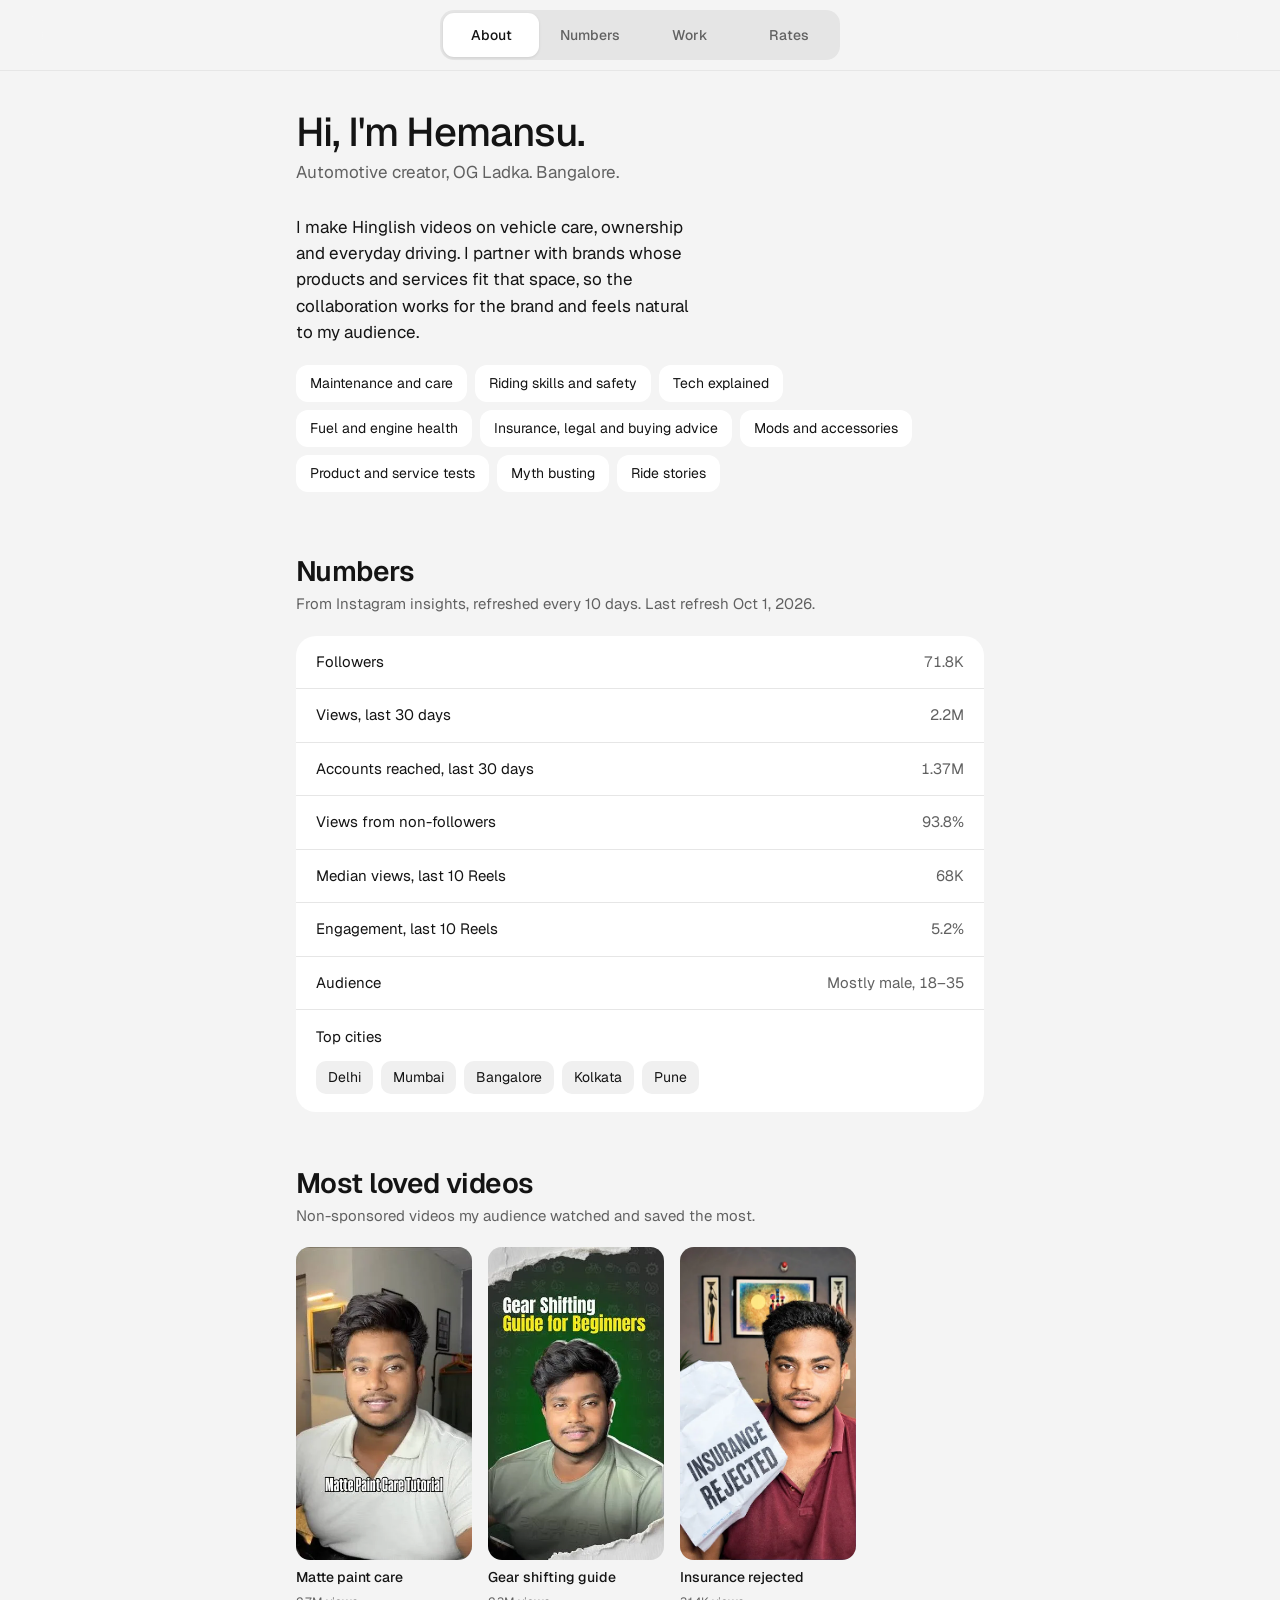
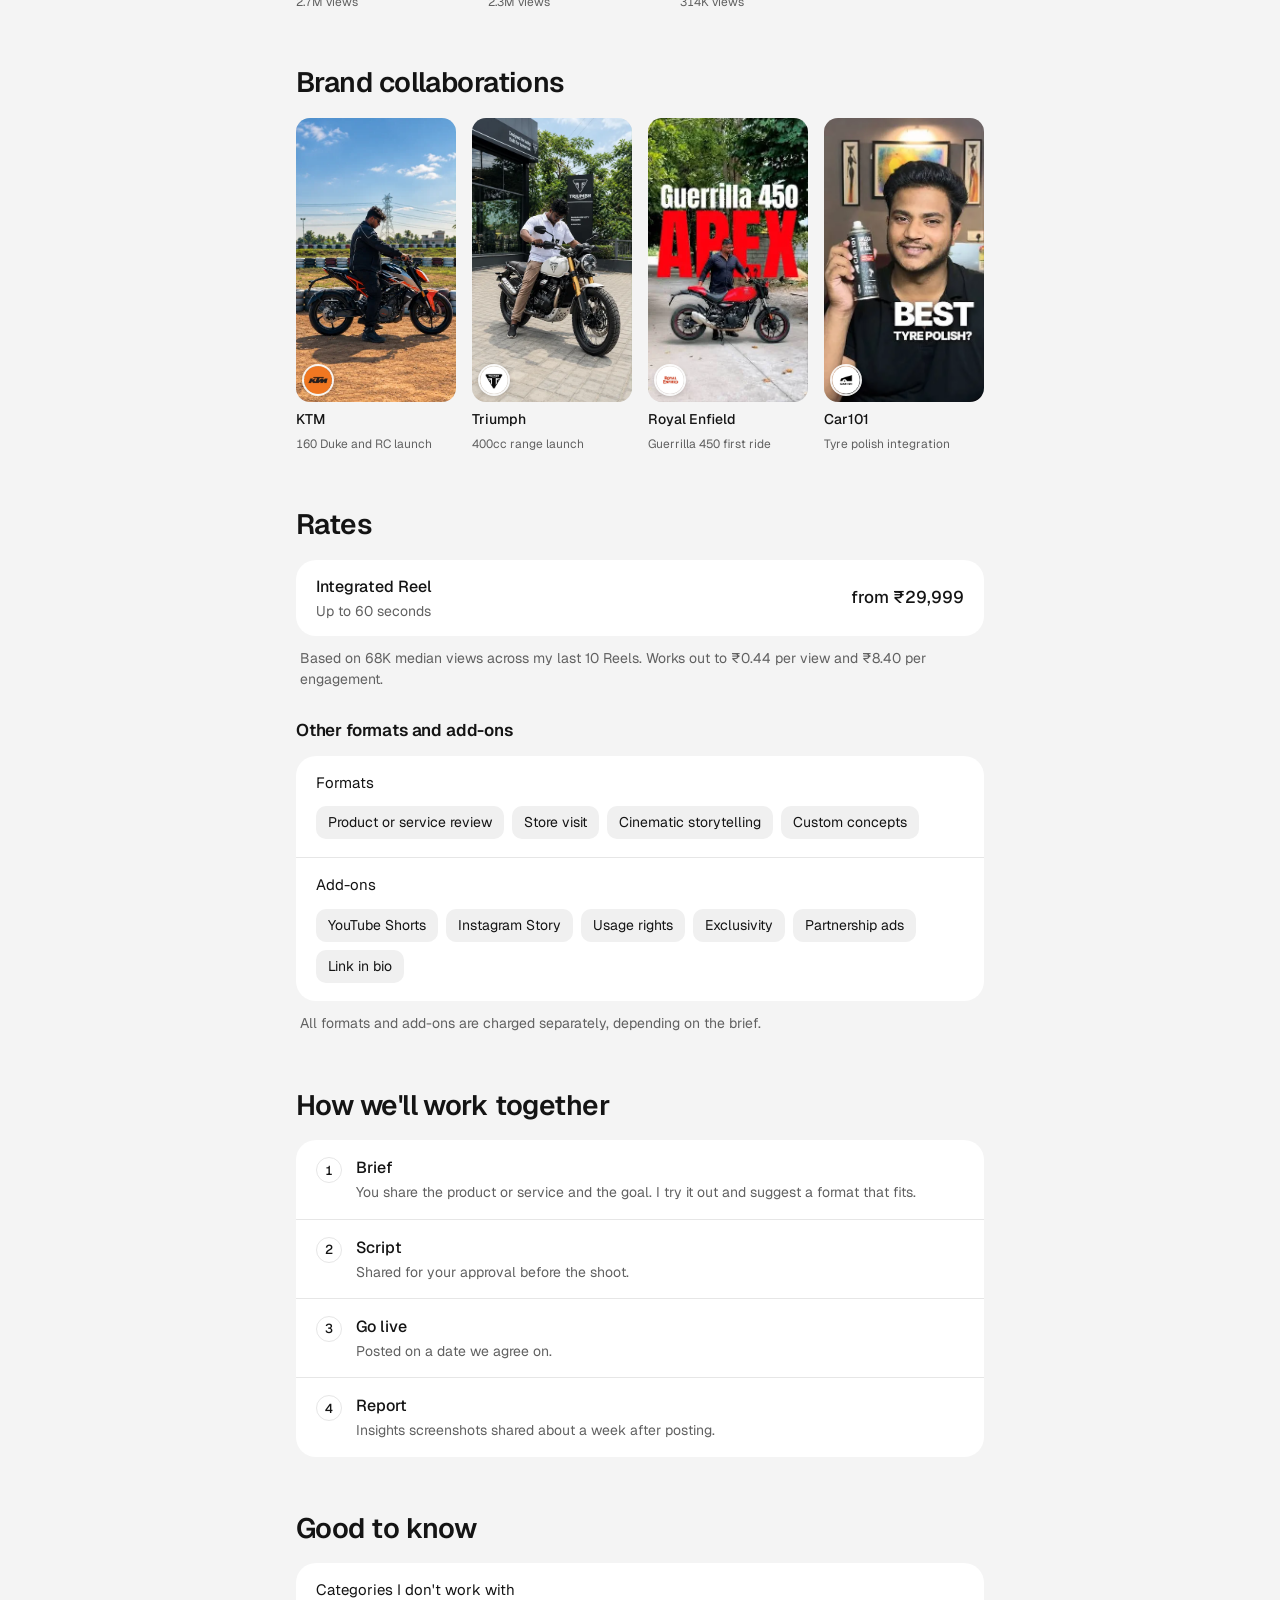
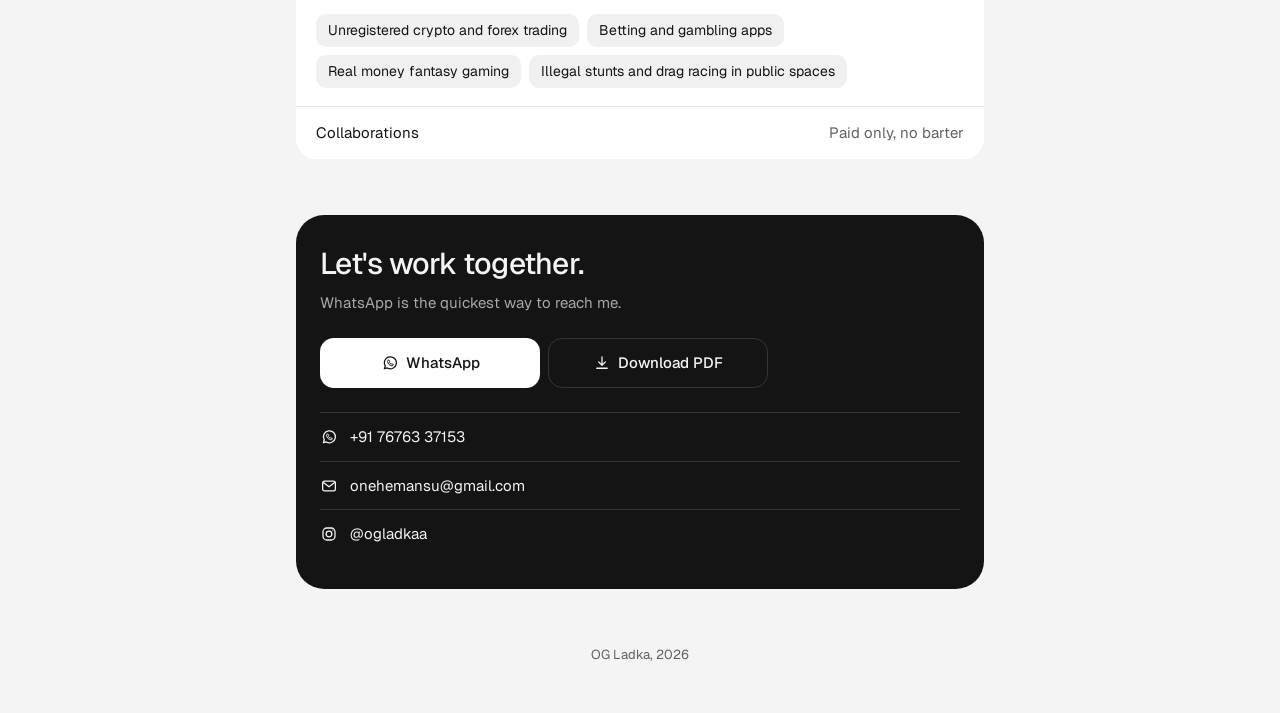
==== index.html @ 0510868b "Add files via upload" ====
<!DOCTYPE html>
<html lang="en">
<head>
<meta charset="UTF-8" />
<meta name="viewport" content="width=device-width, initial-scale=1, viewport-fit=cover" />
<title>OG Ladka Media Kit</title>
<meta name="description" content="Hemansu from OG Ladka. Hinglish automotive videos, and how I work with brands." />
<meta name="theme-color" content="#F4F4F4" media="(prefers-color-scheme: light)" />
<meta name="theme-color" content="#000000" media="(prefers-color-scheme: dark)" />
<meta name="color-scheme" content="light dark" />
<!-- Link preview (WhatsApp, LinkedIn, iMessage). If the site moves, update these two URLs. -->
<meta property="og:url" content="https://onehemansu-dotcom.github.io/OgLadka_MediaKit/" />
<meta property="og:type" content="website" />
<meta property="og:title" content="Hi, I'm Hemansu. OG Ladka media kit" />
<meta property="og:description" content="Hinglish automotive creator. Videos, brand collaborations, rates and numbers." />
<meta property="og:image" content="https://onehemansu-dotcom.github.io/OgLadka_MediaKit/og-image.jpg" />
<meta property="og:image:width" content="1200" />
<meta property="og:image:height" content="630" />
<meta property="og:image:alt" content="OG Ladka media kit with three Reel thumbnails" />
<meta name="twitter:card" content="summary_large_image" />
<link rel="preconnect" href="https://fonts.googleapis.com" />
<link rel="preconnect" href="https://fonts.gstatic.com" crossorigin />
<link href="https://fonts.googleapis.com/css2?family=Geist:wght@300;400;500;600&display=swap" rel="stylesheet" />
<link rel="stylesheet" href="style.css" />
<!-- Analytics: same GA4 property and Clarity project as the link-in-bio site (same domain).
     Media kit traffic is tagged "Media Kit" so it can be filtered in both. -->
<script async src="https://www.googletagmanager.com/gtag/js?id=G-GYS2RWZJ4T"></script>
<script>
  window.dataLayer = window.dataLayer || [];
  function gtag(){dataLayer.push(arguments);}
  gtag('js', new Date());
  gtag('config', 'G-GYS2RWZJ4T', { send_page_view: true, content_group: 'Media Kit' });
</script>
<script>
  (function(c,l,a,r,i,t,y){
    c[a]=c[a]||function(){(c[a].q=c[a].q||[]).push(arguments)};
    t=l.createElement(r);t.async=1;t.src="https://www.clarity.ms/tag/"+i;
    y=l.getElementsByTagName(r)[0];y.parentNode.insertBefore(t,y);
  })(window,document,"clarity","script","xbnj8ij4lf");
  clarity("set", "site_section", "Media Kit");
</script>
</head>
<body>

<!-- PDF cover: only shows in the PDF (first page, also the WhatsApp thumbnail) -->
<div class="print-cover" aria-hidden="true">
  <div class="pc-band">
    <div class="pc-title">
      <div class="pc-kicker">Media kit</div>
      <div class="pc-name">OG Ladka</div>
      <div class="pc-sub">Hemansu Singh. Hinglish automotive creator, Bangalore.</div>
    </div>
    <div class="pc-thumbs">
      <img src="images/reel-iridium.webp" alt="" />
      <img src="images/reel-tyre-polish.webp" alt="" />
      <img src="images/reel-insurance.webp" alt="" />
    </div>
  </div>
  <div class="pc-inside">
    <div class="pc-label">Inside</div>
    <div class="pc-item">About</div>
    <div class="pc-item">Numbers</div>
    <div class="pc-item">Most loved videos</div>
    <div class="pc-item">Brand collaborations</div>
    <div class="pc-item">Rates</div>
    <div class="pc-item">How we'll work together</div>
  </div>
  <div class="pc-contact">
    <div><span>WhatsApp</span>+91 76763 37153</div>
    <div><span>Email</span>onehemansu@gmail.com</div>
    <div><span>Instagram</span>@ogladkaa</div>
    <div class="pc-date">Updated Oct 1, 2026. Refreshed every 10 days.</div>
  </div>
</div>

<header class="bar">
  <nav class="seg" aria-label="Sections">
    <a data-label="Nav: About" data-category="Navigation" href="#about" data-tab="about" class="on">About</a>
    <a data-label="Nav: Numbers" data-category="Navigation" href="#numbers" data-tab="numbers">Numbers</a>
    <a data-label="Nav: Work" data-category="Navigation" href="#work" data-tab="work">Work</a>
    <a data-label="Nav: Rates" data-category="Navigation" href="#rates" data-tab="rates">Rates</a>
  </nav>
</header>

<main class="single">

  <!-- 1. ABOUT -->
  <section data-section="About" id="about" class="hero">
    <div>
      <h1 class="name">Hi, I'm Hemansu.</h1>
      <div class="place">Automotive creator, OG Ladka. Bangalore.</div>
    </div>
    <div class="intro">
      <p>I make Hinglish videos on vehicle care, ownership and everyday driving. I partner with brands whose products and services fit that space, so the collaboration works for the brand and feels natural to my audience.</p>
    </div>
    <div class="pills">
      <span class="chip">Maintenance and care</span><span class="chip">Riding skills and safety</span><span class="chip">Tech explained</span><span class="chip">Fuel and engine health</span><span class="chip">Insurance, legal and buying advice</span><span class="chip">Mods and accessories</span><span class="chip">Product and service tests</span><span class="chip">Myth busting</span><span class="chip">Ride stories</span>
    </div>
  </section>

  <!-- 2. NUMBERS -->
  <section data-section="Numbers" id="numbers">
    <h2 class="h2">Numbers</h2>
    <p class="lead">From Instagram insights, refreshed every 10 days. Last refresh Oct 1, 2026.</p>
    <div class="group">
      <div class="row row-kv"><span>Followers</span><span class="v">71.8K</span></div>
      <div class="row row-kv"><span>Views, last 30 days</span><span class="v">2.2M</span></div>
      <div class="row row-kv"><span>Accounts reached, last 30 days</span><span class="v">1.37M</span></div>
      <div class="row row-kv"><span>Views from non-followers</span><span class="v">93.8%</span></div>
      <div class="row row-kv"><span>Median views, last 10 Reels</span><span class="v">68K</span></div>
      <div class="row row-kv"><span>Engagement, last 10 Reels</span><span class="v">5.2%</span></div>
      <div class="row row-kv"><span>Audience</span><span class="v">Mostly male, 18–35</span></div>
      <div class="row row-col">
        <span>Top cities</span>
        <div class="pills">
          <span class="pill">Delhi</span><span class="pill">Mumbai</span><span class="pill">Bangalore</span><span class="pill">Kolkata</span><span class="pill">Pune</span>
        </div>
      </div>
    </div>
  </section>

  <!-- 3. MOST LOVED VIDEOS (each slot switches between two Reels every 3 seconds) -->
  <section data-section="Most Loved Videos" id="work">
    <h2 class="h2">Most loved videos</h2>
    <p class="lead">Non-sponsored videos my audience watched and saved the most.</p>
    <div class="reels reels-rotating">
      <div class="reel-slot">
        <a data-label="Video: Matte Paint Care" data-category="Video" class="reel" href="https://www.instagram.com/ogladkaa/reel/DVObL38CSEV/" target="_blank" rel="noopener">
          <div class="thumb"><img src="images/reel-matte.webp" alt="Matte paint care Reel thumbnail" /></div>
          <div class="reel-title">Matte paint care</div>
          <div class="reel-meta">2.7M views</div>
        </a>
        <a data-label="Video: Iridium Spark Plug" data-category="Video" class="reel" href="https://www.instagram.com/ogladkaa/reel/Da3FWCEpRuM/" target="_blank" rel="noopener">
          <div class="thumb"><img src="images/reel-iridium.webp" alt="Iridium spark plug Reel thumbnail" /></div>
          <div class="reel-title">Iridium spark plug?</div>
          <div class="reel-meta">835K views</div>
        </a>
      </div>
      <div class="reel-slot">
        <a data-label="Video: Gear Shifting Guide" data-category="Video" class="reel" href="https://www.instagram.com/ogladkaa/reel/DWRpaDoNwxY/" target="_blank" rel="noopener">
          <div class="thumb"><img src="images/reel-gear.webp" alt="Gear shifting guide Reel thumbnail" /></div>
          <div class="reel-title">Gear shifting guide</div>
          <div class="reel-meta">2.3M views</div>
        </a>
        <a data-label="Video: Engine Braking Explained" data-category="Video" class="reel" href="https://www.instagram.com/ogladkaa/reel/DUyRCN9Es59/" target="_blank" rel="noopener">
          <div class="thumb"><img src="images/reel-engine-braking.webp" alt="Engine braking explained Reel thumbnail" /></div>
          <div class="reel-title">Engine braking explained</div>
          <div class="reel-meta">1.5M views</div>
        </a>
      </div>
      <div class="reel-slot">
        <a data-label="Video: Insurance Rejected" data-category="Video" class="reel" href="https://www.instagram.com/ogladkaa/reel/DcObLzBJJzY/" target="_blank" rel="noopener">
          <div class="thumb"><img src="images/reel-insurance.webp" alt="Insurance rejected Reel thumbnail" /></div>
          <div class="reel-title">Insurance rejected</div>
          <div class="reel-meta">314K views</div>
        </a>
        <a data-label="Video: How to Legally Wrap a Bike" data-category="Video" class="reel" href="https://www.instagram.com/ogladkaa/reel/DVlsLxeCf6Q/" target="_blank" rel="noopener">
          <div class="thumb"><img src="images/reel-wrap.webp" alt="How to legally wrap a bike Reel thumbnail" /></div>
          <div class="reel-title">How to legally wrap a bike</div>
          <div class="reel-meta">917K views</div>
        </a>
      </div>
    </div>
  </section>

  <!-- 4. BRAND COLLABORATIONS -->
  <section data-section="Brand Collaborations">
    <h2 class="h2">Brand collaborations</h2>
    <div class="collabs">
      <a data-label="Collab: KTM" data-category="Collab" class="reel collab" href="https://www.instagram.com/reel/DTuy4o8Cfy8/" target="_blank" rel="noopener">
        <div class="thumb"><img src="images/collab-ktm.webp" alt="KTM collaboration Reel thumbnail" /><img class="badge" src="images/brand-ktm.webp" alt="" /></div>
        <div class="reel-title">KTM</div>
        <div class="reel-meta">160 Duke and RC launch</div>
      </a>
      <a data-label="Collab: Triumph" data-category="Collab" class="reel collab" href="https://www.instagram.com/reel/DLb-AX2pDCp/" target="_blank" rel="noopener">
        <div class="thumb"><img src="images/collab-triumph.webp" alt="Triumph collaboration Reel thumbnail" /><img class="badge" src="images/brand-triumph.webp" alt="" /></div>
        <div class="reel-title">Triumph</div>
        <div class="reel-meta">400cc range launch</div>
      </a>
      <a data-label="Collab: Royal Enfield" data-category="Collab" class="reel collab" href="https://www.instagram.com/reel/DcgdTK8hUYI/" target="_blank" rel="noopener">
        <div class="thumb"><img src="images/collab-re.webp" alt="Royal Enfield collaboration Reel thumbnail" /><img class="badge" src="images/brand-royalenfield.webp" alt="" /></div>
        <div class="reel-title">Royal Enfield</div>
        <div class="reel-meta">Guerrilla 450 first ride</div>
      </a>
      <a data-label="Collab: Car101" data-category="Collab" class="reel collab" href="https://www.instagram.com/reel/DdMNz_6pp-P/" target="_blank" rel="noopener">
        <div class="thumb"><img src="images/collab-car101.webp" alt="Car101 collaboration Reel thumbnail" /><img class="badge" src="images/brand-car101.webp" alt="" /></div>
        <div class="reel-title">Car101</div>
        <div class="reel-meta">Tyre polish integration</div>
      </a>
    </div>
  </section>

  <!-- 5. RATES -->
  <section data-section="Rates" id="rates">
    <h2 class="h2">Rates</h2>
    <div class="group">
      <div class="row row-kv"><div><div class="row-title">Integrated Reel</div><div class="row-desc">Up to 60 seconds</div></div><span class="price">from ₹29,999</span></div>
    </div>
    <p class="honest">Based on 68K median views across my last 10 Reels. Works out to ₹0.44 per view and ₹8.40 per engagement.</p>

    <div class="keep">
      <h3 class="h3 sub-h">Other formats and add-ons</h3>
      <div class="group">
        <div class="row row-col">
          <span>Formats</span>
          <div class="pills">
            <span class="pill">Product or service review</span><span class="pill">Store visit</span><span class="pill">Cinematic storytelling</span><span class="pill">Custom concepts</span>
          </div>
        </div>
        <div class="row row-col">
          <span>Add-ons</span>
          <div class="pills">
            <span class="pill">YouTube Shorts</span><span class="pill">Instagram Story</span><span class="pill">Usage rights</span><span class="pill">Exclusivity</span><span class="pill">Partnership ads</span><span class="pill">Link in bio</span>
          </div>
        </div>
      </div>
      <p class="honest">All formats and add-ons are charged separately, depending on the brief.</p>
    </div>
  </section>

  <!-- 6. PROCESS -->
  <section data-section="How We Work">
    <h2 class="h2">How we'll work together</h2>
    <div class="group">
      <div class="row step"><span class="step-n">1</span><div><div class="row-title">Brief</div><div class="row-desc">You share the product or service and the goal. I try it out and suggest a format that fits.</div></div></div>
      <div class="row step"><span class="step-n">2</span><div><div class="row-title">Script</div><div class="row-desc">Shared for your approval before the shoot.</div></div></div>
      <div class="row step"><span class="step-n">3</span><div><div class="row-title">Go live</div><div class="row-desc">Posted on a date we agree on.</div></div></div>
      <div class="row step"><span class="step-n">4</span><div><div class="row-title">Report</div><div class="row-desc">Insights screenshots shared about a week after posting.</div></div></div>
    </div>
  </section>

  <!-- 7. GOOD TO KNOW -->
  <section data-section="Good to Know" class="keep">
    <h2 class="h2">Good to know</h2>
    <div class="group">
      <div class="row row-col">
        <span>Categories I don't work with</span>
        <div class="pills">
          <span class="pill">Unregistered crypto and forex trading</span><span class="pill">Betting and gambling apps</span><span class="pill">Real money fantasy gaming</span><span class="pill">Illegal stunts and drag racing in public spaces</span>
        </div>
      </div>
      <div class="row row-kv"><span>Collaborations</span><span class="v">Paid only, no barter</span></div>
    </div>
  </section>

  <!-- CONTACT -->
  <section data-section="Contact" id="contact" class="contact">
    <div>
      <h2>Let's work together.</h2>
      <p>WhatsApp is the quickest way to reach me.</p>
    </div>
    <div class="contact-actions">
      <a data-label="Contact: WhatsApp Button" data-category="Contact" class="btn btn-inv js-wa" href="https://wa.me/917676337153" target="_blank" rel="noopener">
        <svg width="18" height="18" viewBox="0 0 24 24" fill="none" stroke="currentColor" stroke-width="1.7" stroke-linejoin="round" aria-hidden="true"><path d="M4.5 19.5l1.2-3.6A8 8 0 1 1 8.4 18.6z"/><path d="M9.2 8.6c.2-.5.6-.5.9-.5l.6.1 1 2.1-.6.9c.5 1 1.3 1.8 2.3 2.3l.9-.6 2.1 1-.1.6c-.1.6-.9 1.3-1.7 1.3-2.6 0-5.9-3.3-5.9-5.9 0-.5.2-1 .5-1.3z" stroke-width="1.3"/></svg>
        WhatsApp
      </a>
      <a data-label="Download: Media Kit PDF" data-category="Download" class="btn btn-ghost-inv" id="pdfBtn" href="og-ladka-media-kit.pdf" download="OG-Ladka-Media-Kit.pdf">
        <svg width="18" height="18" viewBox="0 0 24 24" fill="none" stroke="currentColor" stroke-width="1.7" stroke-linecap="round" stroke-linejoin="round" aria-hidden="true"><path d="M12 4v11M7.5 10.5L12 15l4.5-4.5M5 19h14"/></svg>
        Download PDF
      </a>
    </div>
    <div class="links">
      <a data-label="Contact: WhatsApp Number" data-category="Contact" class="js-wa" href="https://wa.me/917676337153" target="_blank" rel="noopener">
        <svg width="18" height="18" viewBox="0 0 24 24" fill="none" stroke="currentColor" stroke-width="1.7" stroke-linejoin="round" aria-hidden="true"><path d="M4.5 19.5l1.2-3.6A8 8 0 1 1 8.4 18.6z"/><path d="M9.2 8.6c.2-.5.6-.5.9-.5l.6.1 1 2.1-.6.9c.5 1 1.3 1.8 2.3 2.3l.9-.6 2.1 1-.1.6c-.1.6-.9 1.3-1.7 1.3-2.6 0-5.9-3.3-5.9-5.9 0-.5.2-1 .5-1.3z" stroke-width="1.3"/></svg>
        +91 76763 37153
      </a>
      <a data-label="Contact: Email" data-category="Contact" href="mailto:onehemansu@gmail.com">
        <svg width="18" height="18" viewBox="0 0 24 24" fill="none" stroke="currentColor" stroke-width="1.7" stroke-linejoin="round" aria-hidden="true"><rect x="3.5" y="5.5" width="17" height="13" rx="2.5"/><path d="M4 7l8 6 8-6"/></svg>
        onehemansu@gmail.com
      </a>
      <a data-label="Social: Instagram" data-category="Social" href="https://instagram.com/ogladkaa" target="_blank" rel="noopener">
        <svg width="18" height="18" viewBox="0 0 24 24" fill="none" stroke="currentColor" stroke-width="1.7" aria-hidden="true"><rect x="4" y="4" width="16" height="16" rx="5"/><circle cx="12" cy="12" r="3.8"/><circle cx="17.2" cy="6.8" r="0.9" fill="currentColor" stroke="none"/></svg>
        @ogladkaa
      </a>
    </div>
  </section>

  <footer>OG Ladka, 2026</footer>

</main>

<div class="toast" id="toast" role="status" aria-live="polite"></div>

<script src="app.js"></script>
</body>
</html>
---- style.css ----
:root{
  --ground:#F4F4F4; --surface:#FFFFFF; --fill:#E8E8E8; --tile:#F0F0F0;
  --ink:#141414; --sub:#616161; --line:#E6E6E6;
  --bar:rgba(244,244,244,.82); --seg:#E5E5E5; --seg-on:#FFFFFF; --seg-shadow:0 1px 3px rgba(0,0,0,.10);
  --inv:#141414; --inv-ink:#F4F4F4; --inv-sub:#A8A8A8; --inv-line:rgba(255,255,255,.14);
  --inv-btn:#FFFFFF; --inv-btn-ink:#141414;
  color-scheme:light;
}
/* Follows the device: dark when the phone or laptop is in dark mode */
@media (prefers-color-scheme: dark){
:root:not([data-theme="light"]){
  --ground:#000000; --surface:#161616; --fill:#1F1F1F; --tile:#242424;
  --ink:#F2F2F2; --sub:#A0A0A0; --line:#262626;
  --bar:rgba(0,0,0,.72); --seg:#1C1C1C; --seg-on:#3A3A3A; --seg-shadow:none;
  --inv:#F2F2F2; --inv-ink:#111111; --inv-sub:#5E5E5E; --inv-line:rgba(0,0,0,.12);
  --inv-btn:#111111; --inv-btn-ink:#F2F2F2;
  color-scheme:dark;
}
}
:root[data-theme="dark"]{
  --ground:#000000; --surface:#161616; --fill:#1F1F1F; --tile:#242424;
  --ink:#F2F2F2; --sub:#A0A0A0; --line:#262626;
  --bar:rgba(0,0,0,.72); --seg:#1C1C1C; --seg-on:#3A3A3A; --seg-shadow:none;
  --inv:#F2F2F2; --inv-ink:#111111; --inv-sub:#5E5E5E; --inv-line:rgba(0,0,0,.12);
  --inv-btn:#111111; --inv-btn-ink:#F2F2F2;
  color-scheme:dark;
}

*{box-sizing:border-box}
html{scroll-behavior:smooth;-webkit-text-size-adjust:100%}
body{
  margin:0;min-height:100vh;background:var(--ground);color:var(--ink);
  font-family:'Geist',-apple-system,BlinkMacSystemFont,'SF Pro Text',system-ui,sans-serif;
  font-size:15px;line-height:1.5;-webkit-font-smoothing:antialiased;
}
a{color:inherit;text-decoration:none}
a:focus-visible{outline:2px solid currentColor;outline-offset:3px;border-radius:6px}
h1,h2,h3,p,figure{margin:0}
svg{flex:none}

/* ---------- Sticky segmented control ---------- */
.bar{
  position:sticky;top:0;z-index:10;background:var(--bar);
  -webkit-backdrop-filter:saturate(180%) blur(20px);backdrop-filter:saturate(180%) blur(20px);
  border-bottom:1px solid var(--line);
  padding:calc(10px + env(safe-area-inset-top,0px)) 16px 10px;
}
.bar{transition:opacity .28s ease,transform .28s ease}
.bar.bar-hidden{opacity:0;transform:translateY(-100%);pointer-events:none}
.seg{max-width:400px;margin:0 auto;display:flex;gap:3px;padding:3px;border-radius:14px;background:var(--seg)}
.seg a{
  flex:1 1 0;height:44px;display:flex;align-items:center;justify-content:center;
  border-radius:11px;font-size:14px;font-weight:500;color:var(--sub);
  transition:background .2s,color .2s,box-shadow .2s;
}
.seg a.on{background:var(--seg-on);color:var(--ink);box-shadow:var(--seg-shadow)}

/* ---------- Layout ---------- */
main{max-width:1120px;margin:0 auto;padding:16px 16px calc(48px + env(safe-area-inset-bottom,0px));display:flex;flex-direction:column;gap:56px}
section[id]{scroll-margin-top:80px}
.pair{display:flex;flex-wrap:wrap;gap:56px 40px}
.pair > *{flex:1 1 360px;min-width:0}

.h2{font-size:28px;line-height:1.1;font-weight:600;letter-spacing:-.02em}
.lead{margin-top:6px;color:var(--sub)}
.h3{margin:0 0 12px;font-size:17px;font-weight:600;letter-spacing:-.01em}

/* ---------- Hero ---------- */
.hero{padding:24px 0 8px;max-width:640px;display:flex;flex-direction:column;gap:28px}
.name{font-size:40px;line-height:1.08;font-weight:500;letter-spacing:-.03em}
.place{margin-top:6px;font-size:17px;color:var(--sub)}
.intro p{font-size:17px;line-height:1.55;max-width:36ch}
.intro p + p{margin-top:14px}

.actions{display:flex;gap:10px}
.btn{
  flex:1 1 0;height:50px;display:flex;align-items:center;justify-content:center;gap:8px;
  border-radius:14px;font-size:15px;font-weight:500;transition:opacity .2s;
}
.btn:hover{opacity:.86}
.btn-primary{background:var(--ink);color:var(--ground)}
.btn-secondary{background:var(--surface);color:var(--ink);border:1px solid var(--line)}

/* ---------- Stats ---------- */
.stats{background:var(--surface);border-radius:24px;padding:24px;display:grid;grid-template-columns:repeat(2,minmax(0,1fr));gap:28px 20px}
.stat-num{font-size:46px;line-height:1;font-weight:300;letter-spacing:-.035em;font-variant-numeric:tabular-nums}
.stat-label{margin-top:8px;font-size:14px;color:var(--sub)}
.updated{margin-top:10px;display:flex;align-items:center;gap:8px;padding:0 8px;font-size:13px;color:var(--sub)}

/* ---------- Grouped lists (iOS style) ---------- */
.group{margin-top:20px;background:var(--surface);border-radius:20px;overflow:hidden}
.h3 + .group{margin-top:0}
.row{display:flex;gap:14px;padding:16px 20px}
.row + .row{border-top:1px solid var(--line)}
.row-kv{justify-content:space-between;align-items:center;gap:16px;padding:15px 20px;min-height:52px}
.row-kv .v{color:var(--sub);font-variant-numeric:tabular-nums}
.row-col{flex-direction:column;gap:12px;padding:16px 20px 18px}
.icon-tile{flex:none;width:36px;height:36px;border-radius:10px;background:var(--tile);display:grid;place-items:center}
.row-title{font-size:16px;font-weight:500}
.row-desc{margin-top:2px;font-size:14px;line-height:1.45;color:var(--sub)}
.sub-h{margin:28px 0 12px}

.pills{display:flex;flex-wrap:wrap;gap:8px}
.pill{padding:6px 12px;border-radius:10px;font-size:14px;background:var(--tile)}
.chip{padding:8px 14px;border-radius:12px;font-size:14px;background:var(--surface)}

/* ---------- Top Reels ---------- */
.scroller{
  margin:20px -16px 0;padding:0 16px 4px;display:flex;gap:14px;
  overflow-x:auto;scroll-snap-type:x mandatory;scrollbar-width:none;-webkit-overflow-scrolling:touch;
}
.scroller::-webkit-scrollbar{display:none}
.reel{flex:0 0 216px;scroll-snap-align:start;display:flex;flex-direction:column;gap:12px}
.thumb{
  position:relative;aspect-ratio:9/16;border-radius:20px;background:var(--fill);overflow:hidden;
  display:flex;flex-direction:column;align-items:center;justify-content:center;gap:10px;color:var(--sub);
}
.thumb img{position:absolute;inset:0;width:100%;height:100%;object-fit:cover}
.play{position:relative;width:48px;height:48px;border-radius:50%;background:var(--surface);display:grid;place-items:center;color:var(--ink)}
.thumb-label{font-size:12px}
.reel-title{font-size:15px;line-height:1.35;font-weight:500}
.metrics{display:flex;gap:16px;font-variant-numeric:tabular-nums}
.metrics b{display:block;font-size:17px;font-weight:500}
.metrics span{font-size:12px;color:var(--sub)}

/* ---------- Work ---------- */
.work-cols{margin-top:20px;display:flex;flex-wrap:wrap;gap:32px 40px}
.work-cols > *{flex:1 1 360px;min-width:0}
.work-side{display:flex;flex-direction:column;gap:28px}
.logo{flex:none;width:44px;height:44px;border-radius:50%;border:1px solid var(--line)}
.partner{align-items:center;padding:14px 20px}
.price{font-size:17px;font-weight:500;color:var(--ink) !important}
.note{gap:12px;padding:15px 20px}
.note svg{margin-top:2px}
.note span{line-height:1.45}

/* ---------- Contact ---------- */
.contact{background:var(--inv);color:var(--inv-ink);border-radius:28px;padding:32px 24px;display:flex;flex-direction:column;gap:24px}
.print-cover{display:none}
.contact h2{font-size:30px;line-height:1.15;font-weight:500;letter-spacing:-.025em;max-width:16ch}
.contact p{margin-top:10px;color:var(--inv-sub)}
.contact-actions{display:flex;gap:8px}
.contact-actions .btn{white-space:nowrap;gap:7px;padding:0 10px}
.btn-inv{flex:1 1 0;min-width:0;max-width:220px;padding:0 12px;background:var(--inv-btn);color:var(--inv-btn-ink)}
.btn-ghost-inv{flex:1 1 0;min-width:0;max-width:220px;padding:0 12px;background:transparent;color:var(--inv-ink);border:1px solid var(--inv-line)}
.links{display:flex;flex-direction:column;border-top:1px solid var(--inv-line)}
.links a{display:flex;align-items:center;gap:12px;min-height:48px}
.links a + a{border-top:1px solid var(--inv-line)}

footer{text-align:center;font-size:13px;color:var(--sub)}

@media (prefers-reduced-motion:reduce){
  html{scroll-behavior:auto}
  .seg a,.btn,.bar{transition:none}
}

/* ---------- Reels grid (no sideways scroll) ---------- */
.reels{margin-top:20px;max-width:720px;display:grid;grid-template-columns:repeat(3,minmax(0,1fr));gap:10px}
@media (min-width:760px){.reels{gap:16px}}
.reels .reel{display:flex;flex-direction:column;gap:8px;min-width:0}
.reels .thumb{border-radius:14px}
.reels .reel:hover .thumb img{opacity:.9}
.reels .reel-title{font-size:14px;line-height:1.3}
@media (max-width:420px){.reels .reel-title{font-size:13px}}
.reels .play{width:40px;height:40px}
.reel-meta{font-size:12px;line-height:1.4;color:var(--sub);font-variant-numeric:tabular-nums}

/* ---------- Numbered steps ---------- */
.step{gap:14px;padding:16px 20px}
.step-n{flex:none;width:26px;height:26px;border-radius:50%;border:1px solid var(--line);display:grid;place-items:center;font-size:13px;font-weight:500;font-variant-numeric:tabular-nums;margin-top:1px}
.honest{margin-top:14px;padding:0 4px;font-size:14px;line-height:1.5;color:var(--sub)}

/* ---------- PDF + share ---------- */

.toast{
  position:fixed;left:50%;bottom:calc(24px + env(safe-area-inset-bottom,0px));transform:translate(-50%,12px);
  padding:12px 18px;border-radius:14px;background:var(--ink);color:var(--ground);font-size:14px;font-weight:500;
  opacity:0;pointer-events:none;transition:opacity .25s,transform .25s;z-index:20;
}
.toast.show{opacity:1;transform:translate(-50%,0)}

/* ---------- PDF / print ---------- */
@media print{
  @page{size:A4;margin:14mm}
  @page :first{margin:0}
  .print-cover{
    display:flex;flex-direction:column;width:210mm;height:296.6mm;overflow:hidden;break-after:page;
    background:#141414;color:#F4F4F4;font-family:'Geist',sans-serif;
  }
  .pc-band{height:262px;padding:40px 48px;display:flex;align-items:center;justify-content:space-between;gap:28px}
  .pc-kicker{font-size:15px;color:#A8A8A8;letter-spacing:-.01em}
  .pc-name{margin-top:4px;font-size:52px;line-height:1.02;font-weight:500;letter-spacing:-.035em}
  .pc-sub{margin-top:14px;font-size:14px;line-height:1.45;color:#A8A8A8;max-width:30ch}
  .pc-thumbs{display:flex;gap:10px;flex:none}
  .pc-thumbs img{width:102px;height:182px;object-fit:cover;border-radius:12px;display:block}
  .pc-inside{margin-top:auto;padding:0 48px}
  .pc-label{font-size:13px;color:#A8A8A8;margin-bottom:8px}
  .pc-item{font-size:18px;line-height:1.3;padding:12px 0;border-top:1px solid rgba(255,255,255,.12)}
  .pc-contact{padding:40px 48px 44px;display:grid;grid-template-columns:repeat(3,minmax(0,1fr));gap:10px 20px;font-size:13px}
  .pc-contact span{display:block;color:#A8A8A8;margin-bottom:2px}
  .pc-date{grid-column:1 / -1;margin-top:14px;color:#8A8A8A}
  :root,:root[data-theme="dark"],:root:not([data-theme="light"]){
    --ground:#FFFFFF;--surface:#F4F4F4;--fill:#E8E8E8;--tile:#FFFFFF;--ink:#141414;--sub:#555555;--line:#E2E2E2;
    --inv:#141414;--inv-ink:#F4F4F4;--inv-sub:#A8A8A8;--inv-line:rgba(255,255,255,.14);
  }
  *{-webkit-print-color-adjust:exact;print-color-adjust:exact}
  html{scroll-behavior:auto}
  body{background:#fff;font-size:13px}
  .bar,.toast,.contact-actions{display:none !important}
  main{max-width:none;padding:0;gap:26px}
  .hero{padding:0;gap:14px}
  .name{font-size:32px}
  .intro p{font-size:14px;max-width:62ch}
  .h2{font-size:22px}
  .pair{gap:26px 28px}
  .group,.reel,.contact,.pills,.keep,#numbers{break-inside:avoid}
  .h2,.h3{break-after:avoid}
  .reels,.work-cols .reels{max-width:400px}
  footer{display:none}
  .work-cols{gap:20px}
  .contact{padding:22px}
  .contact h2{font-size:22px;max-width:none}
}

/* ---------- Compact layout tweaks ---------- */
.work-cols .reels{max-width:none}
.honest{margin-top:12px}
.row-kv .price{white-space:nowrap}
.numbers .group{max-width:720px}
.numbers .lead{max-width:60ch}
@media print{ .work-cols .reels{max-width:320px} main{gap:22px} }
@media print{ .work-cols{display:block} .work-cols > * + *{margin-top:22px} }

/* ---------- Single-column structure ---------- */
main.single{max-width:720px}
main.single .hero .pills{margin-top:-8px}
main.single .reels{max-width:none}
@media (min-width:760px){ main.single .reels{max-width:560px} }
@media print{ main.single .reels{max-width:320px} main.single{max-width:none} }
@media print{ #work,#rates{break-inside:avoid} main.single{gap:20px} .pc-date{white-space:nowrap} }

/* ---------- Motion (calm, premium) ---------- */
html{-webkit-tap-highlight-color:transparent;touch-action:manipulation}
body{overflow-x:hidden}
@media (prefers-reduced-motion:no-preference){
  .js-motion .reveal{opacity:0;transform:translateY(16px);transition:opacity .7s cubic-bezier(.2,.7,.2,1),transform .7s cubic-bezier(.2,.7,.2,1)}
  .js-motion .reveal.in{opacity:1;transform:none}
  .js-motion .hero > *{animation:og-rise .8s cubic-bezier(.2,.7,.2,1) both}
  .js-motion .hero > *:nth-child(2){animation-delay:.08s}
  .js-motion .hero > *:nth-child(3){animation-delay:.16s}
  @keyframes og-rise{from{opacity:0;transform:translateY(14px)}to{opacity:1;transform:none}}
}
@media (hover:hover) and (prefers-reduced-motion:no-preference){
  .reel .thumb{transition:box-shadow .35s ease,transform .35s cubic-bezier(.2,.7,.2,1)}
  .reel .thumb img{transition:transform .6s cubic-bezier(.2,.7,.2,1)}
  .reel:hover .thumb{transform:translateY(-3px);box-shadow:0 14px 34px rgba(0,0,0,.14)}
  .reel:hover .thumb img{transform:scale(1.05)}
  .group{transition:box-shadow .35s ease}
  .group:hover{box-shadow:0 10px 30px rgba(0,0,0,.06)}
  .row.partner,.row.step{transition:background .25s ease}
  .row.partner:hover,.row.step:hover{background:var(--tile)}
  .row.partner .logo{transition:transform .35s cubic-bezier(.2,.7,.2,1)}
  .row.partner:hover .logo{transform:scale(1.06)}
  .chip,.pill{transition:transform .25s ease,background .25s ease}
  .chip:hover,.pill:hover{transform:translateY(-1px)}
  .btn{transition:transform .25s cubic-bezier(.2,.7,.2,1),opacity .25s ease,box-shadow .25s ease}
  .btn:hover{opacity:1;transform:translateY(-2px);box-shadow:0 8px 20px rgba(0,0,0,.18)}
  .btn:active{transform:translateY(0) scale(.98)}
  .links a{transition:opacity .2s ease}
  .links a:hover{opacity:.75}
  .seg a:not(.on):hover{color:var(--ink)}
}
@media print{ .reveal{opacity:1 !important;transform:none !important} .hero > *{animation:none !important} }

/* ---------- Most loved videos: rotating slots ---------- */
.reel-slot{display:grid;min-width:0}
.reel-slot > .reel{grid-area:1 / 1;min-width:0}
.reel-slot > .reel:not(:first-child){opacity:0;pointer-events:none}
.js-rot .reel-slot > .reel{opacity:0;transform:translateY(8px) scale(.985);pointer-events:none;
  transition:opacity .9s ease,transform .9s cubic-bezier(.2,.7,.2,1)}
.js-rot .reel-slot > .reel.is-on{opacity:1;transform:none;pointer-events:auto}
@media (prefers-reduced-motion:reduce){ .js-rot .reel-slot > .reel{transition:none;transform:none} }
@media print{
  .reel-slot{display:contents}
  .reel-slot > .reel,.js-rot .reel-slot > .reel{grid-area:auto !important;opacity:1 !important;transform:none !important;pointer-events:auto}
  main.single .reels{row-gap:14px}
}

/* ---------- Brand collaborations: 4 in a row ---------- */
.collabs{margin-top:20px;display:grid;grid-template-columns:repeat(4,minmax(0,1fr));gap:10px}
@media (min-width:760px){ .collabs{gap:16px} }
.collab{display:flex;flex-direction:column;gap:8px;min-width:0}
.collab .thumb{border-radius:14px}
.collab .badge{position:absolute;left:8px;bottom:8px;width:28px;height:28px;border-radius:50%;object-fit:cover;inset:auto auto 8px 8px;
  box-shadow:0 0 0 2px rgba(255,255,255,.9),0 2px 6px rgba(0,0,0,.25);z-index:1}
.collab .reel-title{font-size:14px;line-height:1.3;font-weight:500}
@media (max-width:420px){
  .collab .reel-title{font-size:13px}
  .collab .reel-meta{font-size:11px}
  .collab .badge{width:22px;height:22px;left:6px;bottom:6px;inset:auto auto 6px 6px}
}
@media print{ .collabs{max-width:440px;gap:10px} }
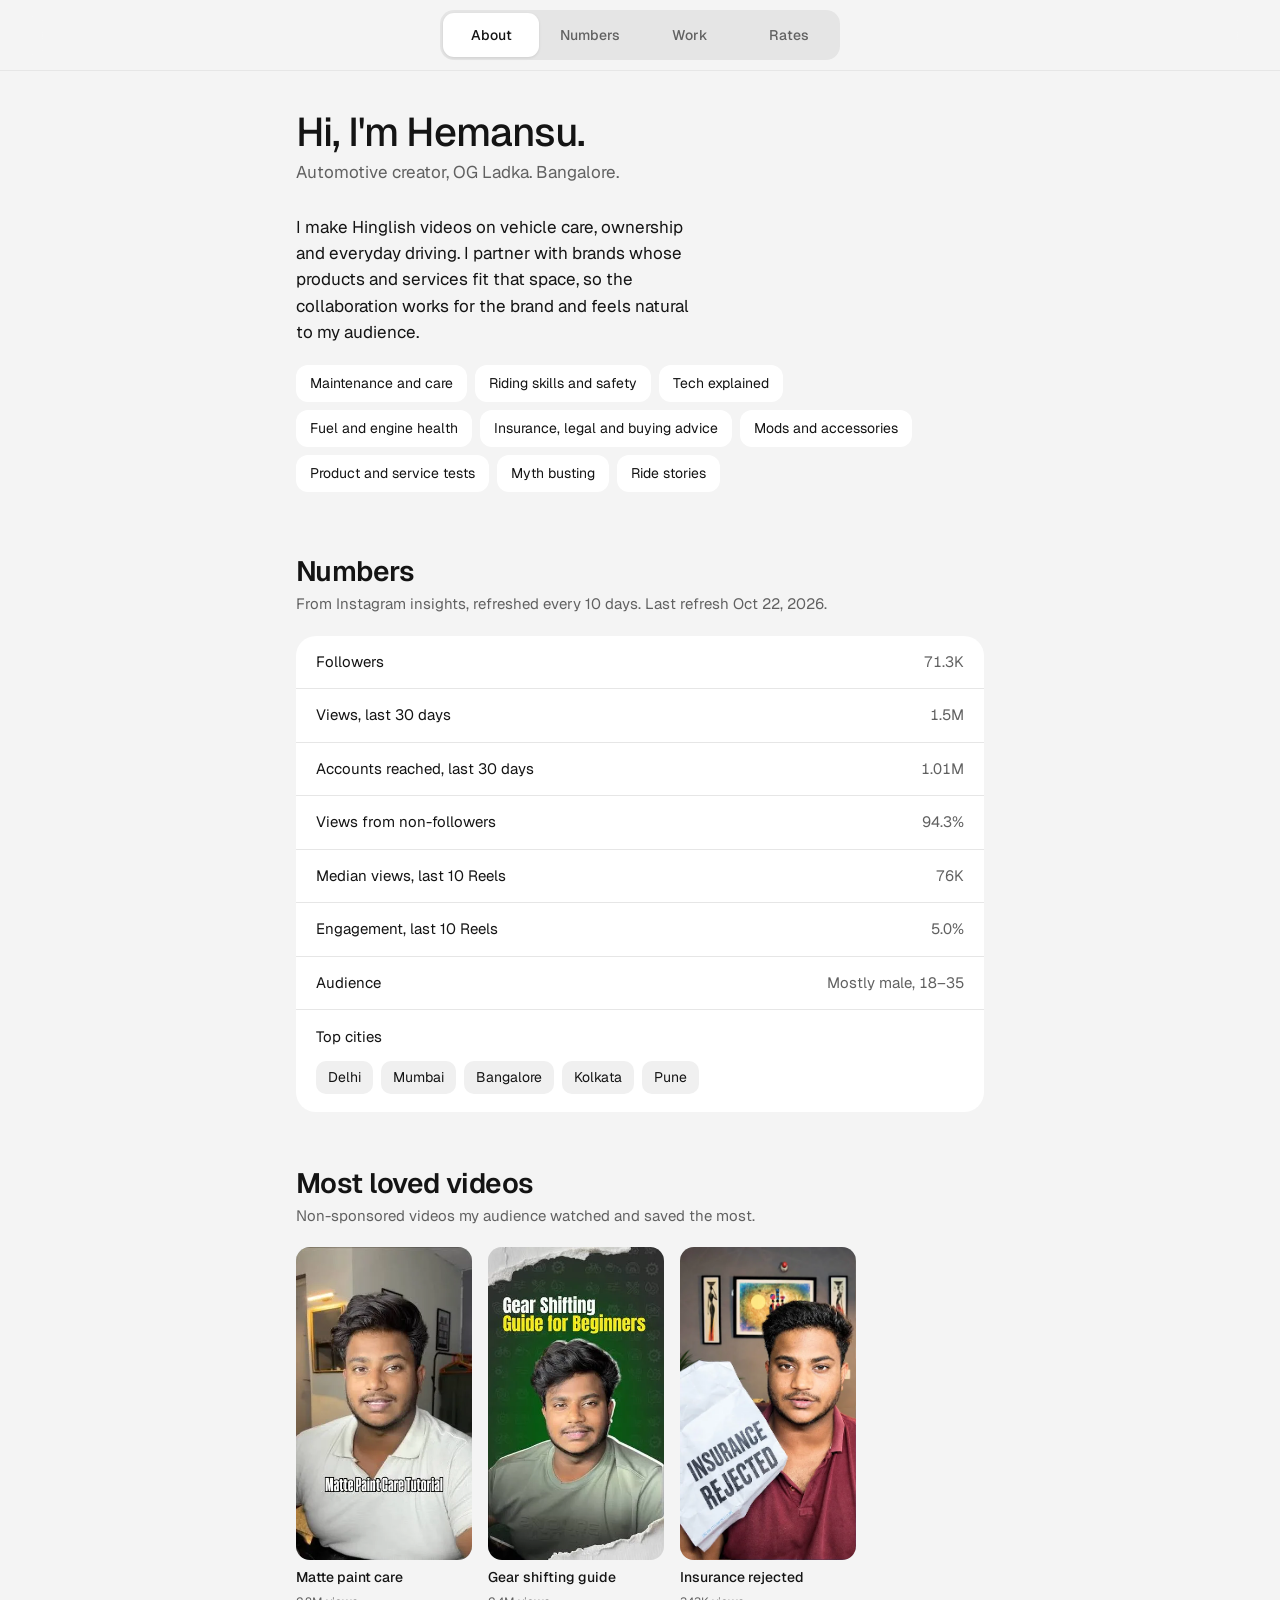
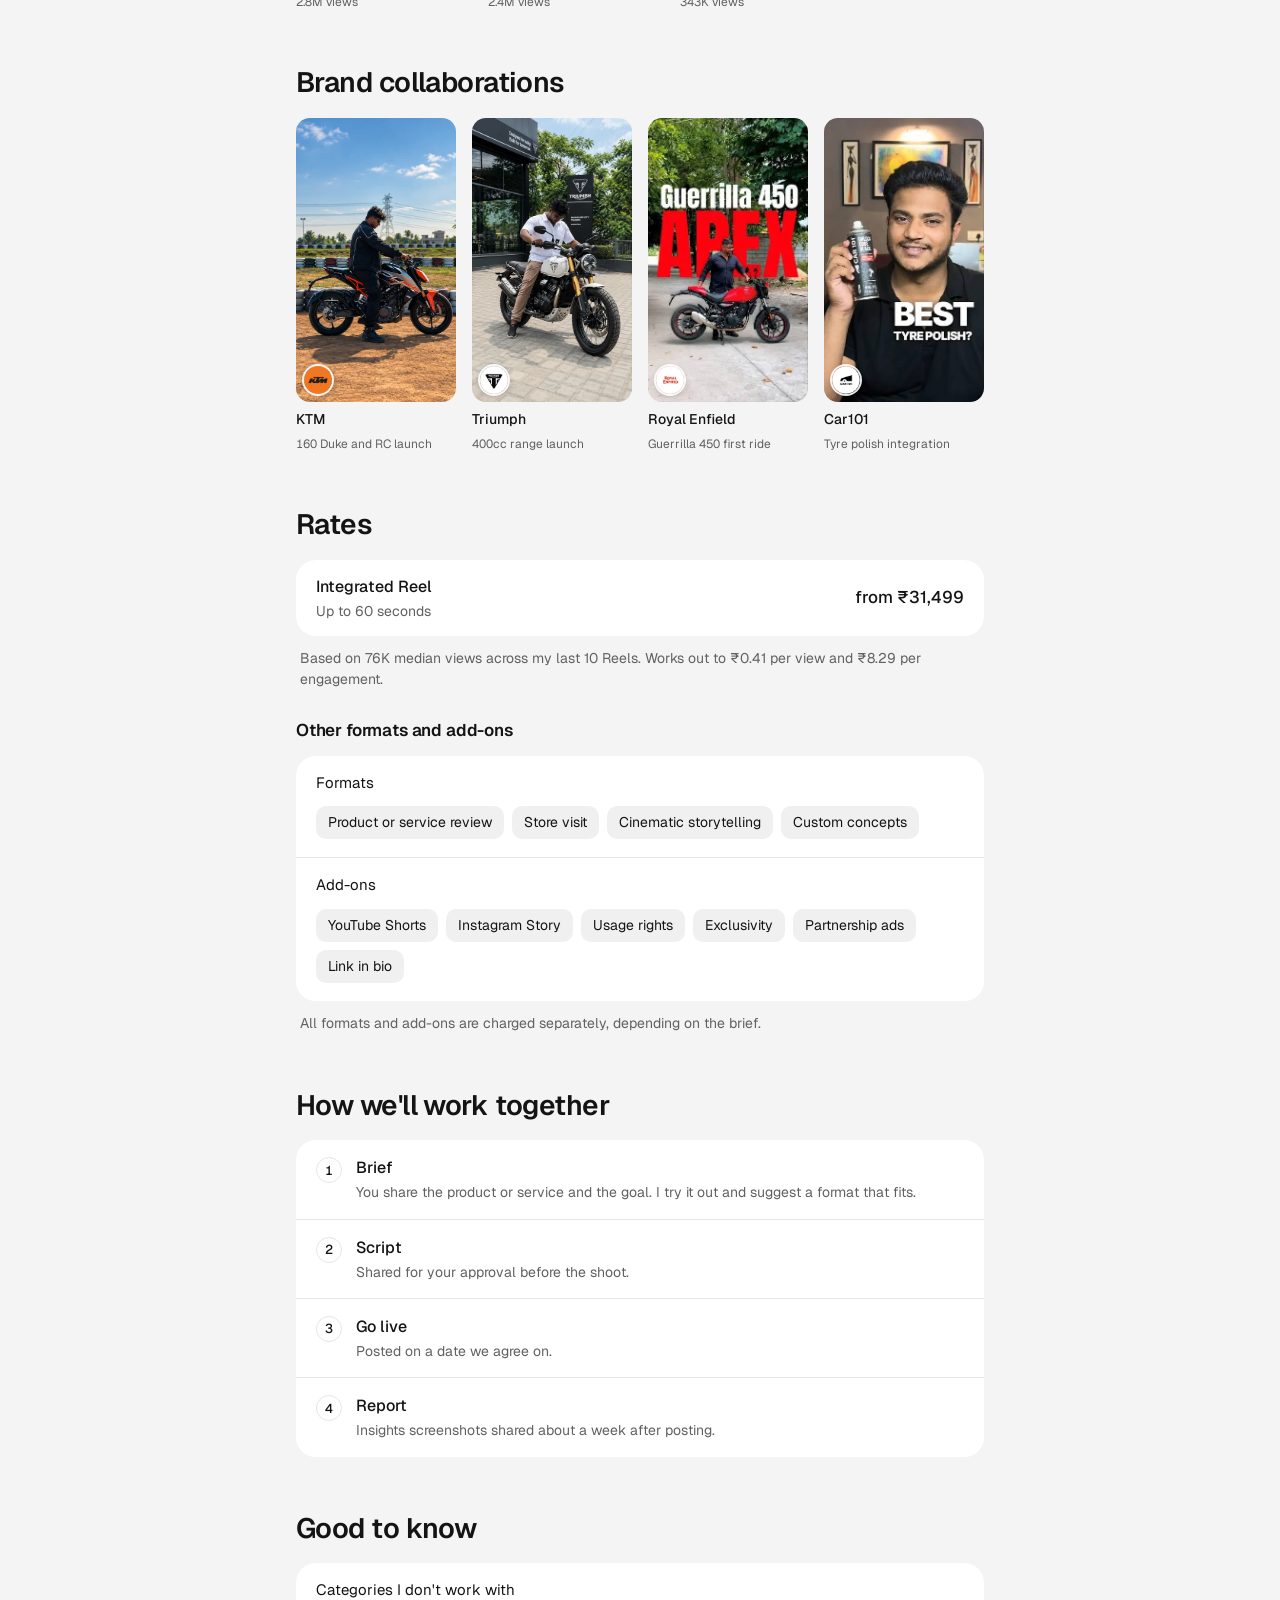
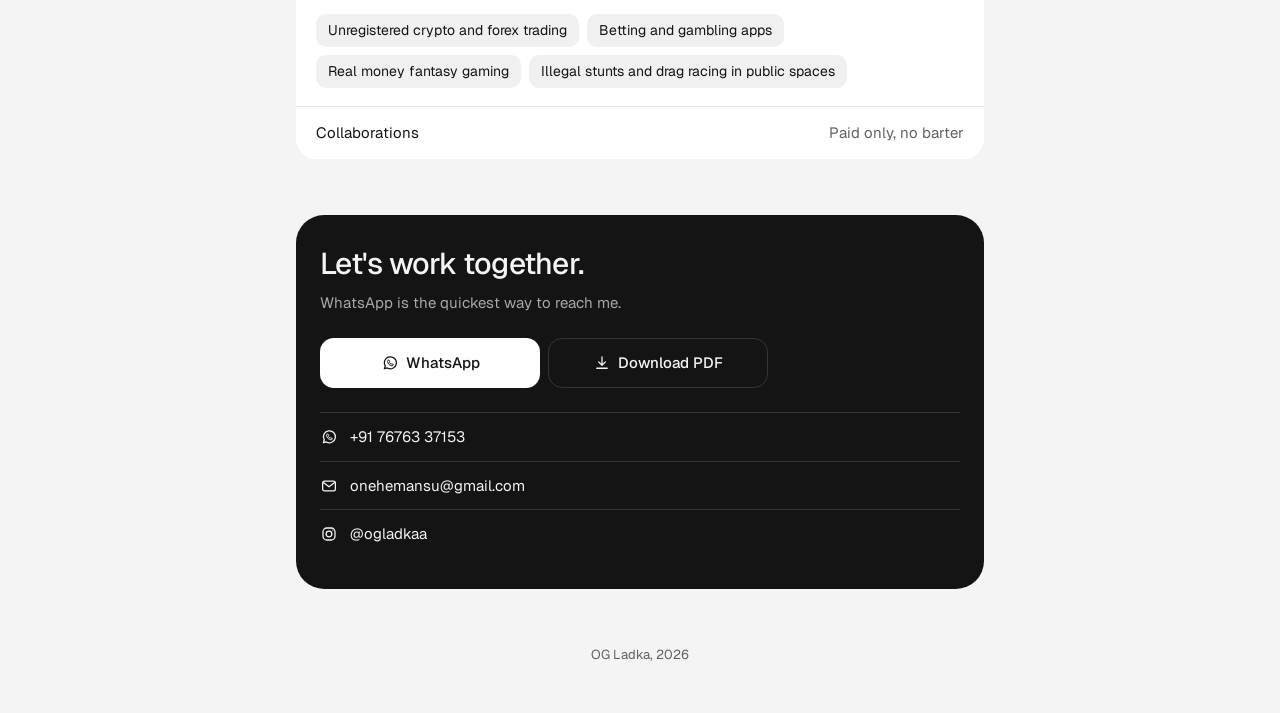
==== commit b1df8880: "Add files via upload" ====
--- a/index.html
+++ b/index.html
@@ -21,6 +21,10 @@
 <link rel="preconnect" href="https://fonts.googleapis.com" />
 <link rel="preconnect" href="https://fonts.gstatic.com" crossorigin />
 <link href="https://fonts.googleapis.com/css2?family=Geist:wght@300;400;500;600&display=swap" rel="stylesheet" />
+<link rel="icon" href="favicon.ico" sizes="any" />
+<link rel="icon" href="favicon.svg" type="image/svg+xml" />
+<link rel="apple-touch-icon" href="apple-touch-icon.png" />
+<meta name="apple-mobile-web-app-title" content="OG Ladka" />
 <link rel="stylesheet" href="style.css" />
 <!-- Analytics: same GA4 property and Clarity project as the link-in-bio site (same domain).
      Media kit traffic is tagged "Media Kit" so it can be filtered in both. -->
@@ -69,7 +73,7 @@
     <div><span>WhatsApp</span>+91 76763 37153</div>
     <div><span>Email</span>onehemansu@gmail.com</div>
     <div><span>Instagram</span>@ogladkaa</div>
-    <div class="pc-date">Updated Oct 1, 2026. Refreshed every 10 days.</div>
+    <div class="pc-date">Updated Oct 22, 2026. Refreshed every 10 days.</div>
   </div>
 </div>
 
@@ -101,14 +105,14 @@
   <!-- 2. NUMBERS -->
   <section data-section="Numbers" id="numbers">
     <h2 class="h2">Numbers</h2>
-    <p class="lead">From Instagram insights, refreshed every 10 days. Last refresh Oct 1, 2026.</p>
-    <div class="group">
-      <div class="row row-kv"><span>Followers</span><span class="v">71.8K</span></div>
-      <div class="row row-kv"><span>Views, last 30 days</span><span class="v">2.2M</span></div>
-      <div class="row row-kv"><span>Accounts reached, last 30 days</span><span class="v">1.37M</span></div>
-      <div class="row row-kv"><span>Views from non-followers</span><span class="v">93.8%</span></div>
-      <div class="row row-kv"><span>Median views, last 10 Reels</span><span class="v">68K</span></div>
-      <div class="row row-kv"><span>Engagement, last 10 Reels</span><span class="v">5.2%</span></div>
+    <p class="lead">From Instagram insights, refreshed every 10 days. Last refresh Oct 22, 2026.</p>
+    <div class="group">
+      <div class="row row-kv"><span>Followers</span><span class="v">71.3K</span></div>
+      <div class="row row-kv"><span>Views, last 30 days</span><span class="v">1.5M</span></div>
+      <div class="row row-kv"><span>Accounts reached, last 30 days</span><span class="v">1.01M</span></div>
+      <div class="row row-kv"><span>Views from non-followers</span><span class="v">94.3%</span></div>
+      <div class="row row-kv"><span>Median views, last 10 Reels</span><span class="v" id="medianViews">76K</span></div>
+      <div class="row row-kv"><span>Engagement, last 10 Reels</span><span class="v" id="engRate">5.0%</span></div>
       <div class="row row-kv"><span>Audience</span><span class="v">Mostly male, 18–35</span></div>
       <div class="row row-col">
         <span>Top cities</span>
@@ -128,36 +132,36 @@
         <a data-label="Video: Matte Paint Care" data-category="Video" class="reel" href="https://www.instagram.com/ogladkaa/reel/DVObL38CSEV/" target="_blank" rel="noopener">
           <div class="thumb"><img src="images/reel-matte.webp" alt="Matte paint care Reel thumbnail" /></div>
           <div class="reel-title">Matte paint care</div>
-          <div class="reel-meta">2.7M views</div>
+          <div class="reel-meta">2.8M views</div>
         </a>
         <a data-label="Video: Iridium Spark Plug" data-category="Video" class="reel" href="https://www.instagram.com/ogladkaa/reel/Da3FWCEpRuM/" target="_blank" rel="noopener">
           <div class="thumb"><img src="images/reel-iridium.webp" alt="Iridium spark plug Reel thumbnail" /></div>
           <div class="reel-title">Iridium spark plug?</div>
-          <div class="reel-meta">835K views</div>
+          <div class="reel-meta">915K views</div>
         </a>
       </div>
       <div class="reel-slot">
         <a data-label="Video: Gear Shifting Guide" data-category="Video" class="reel" href="https://www.instagram.com/ogladkaa/reel/DWRpaDoNwxY/" target="_blank" rel="noopener">
           <div class="thumb"><img src="images/reel-gear.webp" alt="Gear shifting guide Reel thumbnail" /></div>
           <div class="reel-title">Gear shifting guide</div>
-          <div class="reel-meta">2.3M views</div>
+          <div class="reel-meta">2.4M views</div>
         </a>
         <a data-label="Video: Engine Braking Explained" data-category="Video" class="reel" href="https://www.instagram.com/ogladkaa/reel/DUyRCN9Es59/" target="_blank" rel="noopener">
           <div class="thumb"><img src="images/reel-engine-braking.webp" alt="Engine braking explained Reel thumbnail" /></div>
           <div class="reel-title">Engine braking explained</div>
-          <div class="reel-meta">1.5M views</div>
+          <div class="reel-meta">1.6M views</div>
         </a>
       </div>
       <div class="reel-slot">
         <a data-label="Video: Insurance Rejected" data-category="Video" class="reel" href="https://www.instagram.com/ogladkaa/reel/DcObLzBJJzY/" target="_blank" rel="noopener">
           <div class="thumb"><img src="images/reel-insurance.webp" alt="Insurance rejected Reel thumbnail" /></div>
           <div class="reel-title">Insurance rejected</div>
-          <div class="reel-meta">314K views</div>
+          <div class="reel-meta">343K views</div>
         </a>
         <a data-label="Video: How to Legally Wrap a Bike" data-category="Video" class="reel" href="https://www.instagram.com/ogladkaa/reel/DVlsLxeCf6Q/" target="_blank" rel="noopener">
           <div class="thumb"><img src="images/reel-wrap.webp" alt="How to legally wrap a bike Reel thumbnail" /></div>
           <div class="reel-title">How to legally wrap a bike</div>
-          <div class="reel-meta">917K views</div>
+          <div class="reel-meta">918K views</div>
         </a>
       </div>
     </div>
@@ -194,9 +198,9 @@
   <section data-section="Rates" id="rates">
     <h2 class="h2">Rates</h2>
     <div class="group">
-      <div class="row row-kv"><div><div class="row-title">Integrated Reel</div><div class="row-desc">Up to 60 seconds</div></div><span class="price">from ₹29,999</span></div>
-    </div>
-    <p class="honest">Based on 68K median views across my last 10 Reels. Works out to ₹0.44 per view and ₹8.40 per engagement.</p>
+      <div class="row row-kv"><div><div class="row-title">Integrated Reel</div><div class="row-desc">Up to 60 seconds</div></div><!-- Price = median views x data-cpv, kept within 5 percent of data-prev, rounded to the nearest 500 minus 1. On each refresh set data-prev to the last published price. --><span class="price" id="reelPrice" data-cpv="0.44" data-prev="29999">from ₹31,499</span></div>
+    </div>
+    <p class="honest" id="rateMath">Based on 76K median views across my last 10 Reels. Works out to ₹0.41 per view and ₹8.29 per engagement.</p>
 
     <div class="keep">
       <h3 class="h3 sub-h">Other formats and add-ons</h3>
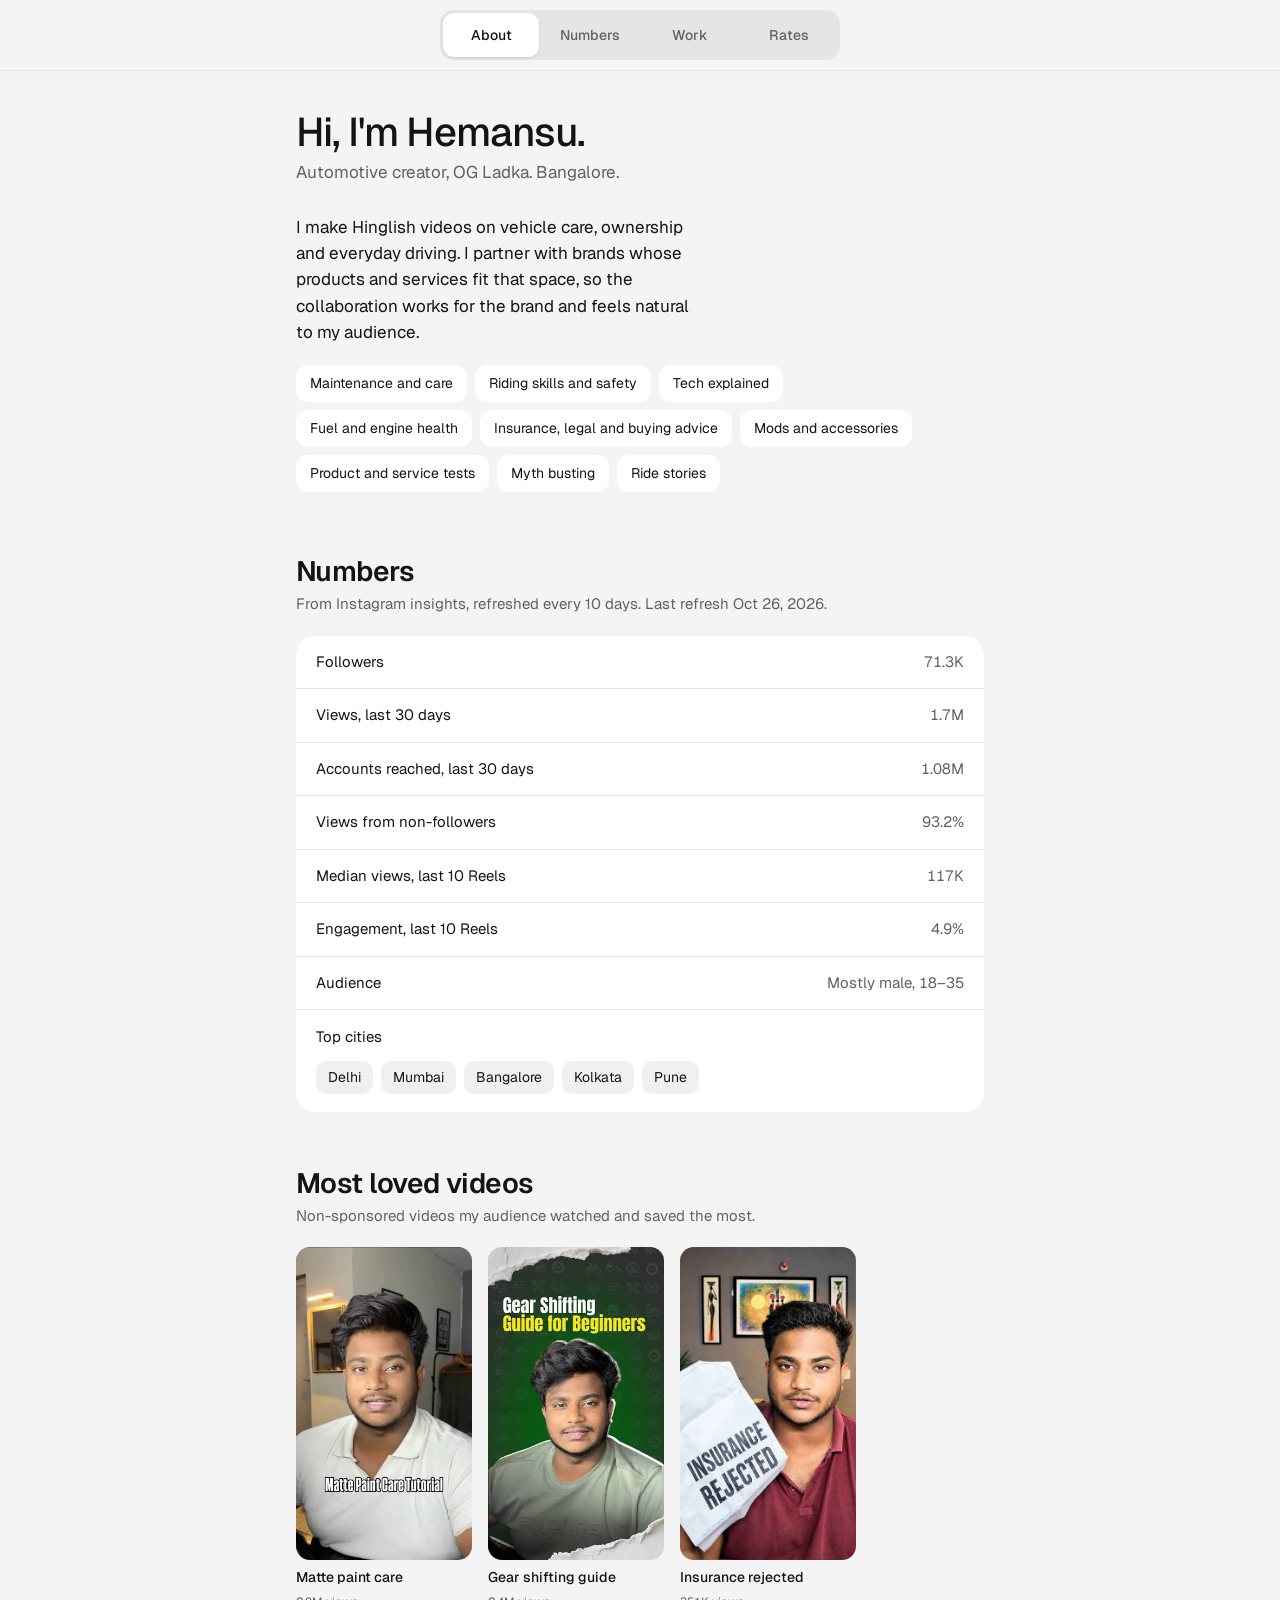
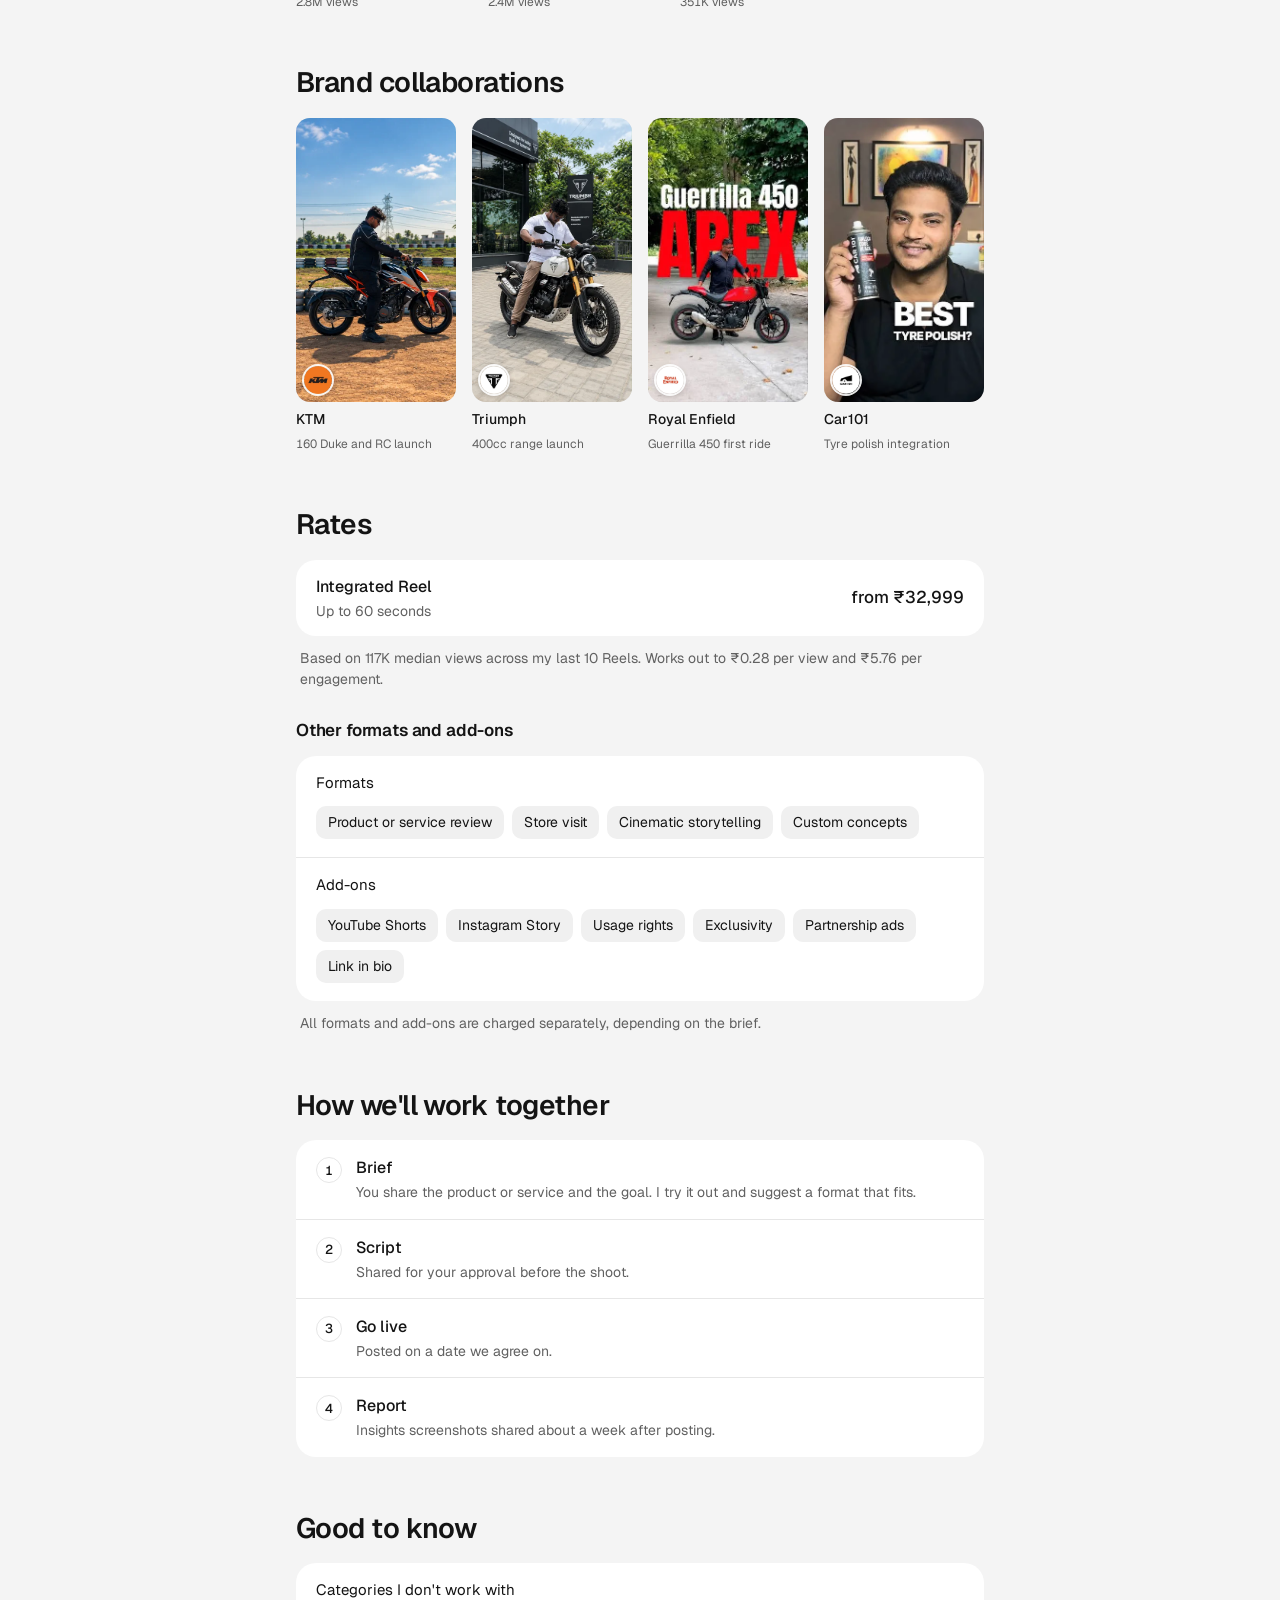
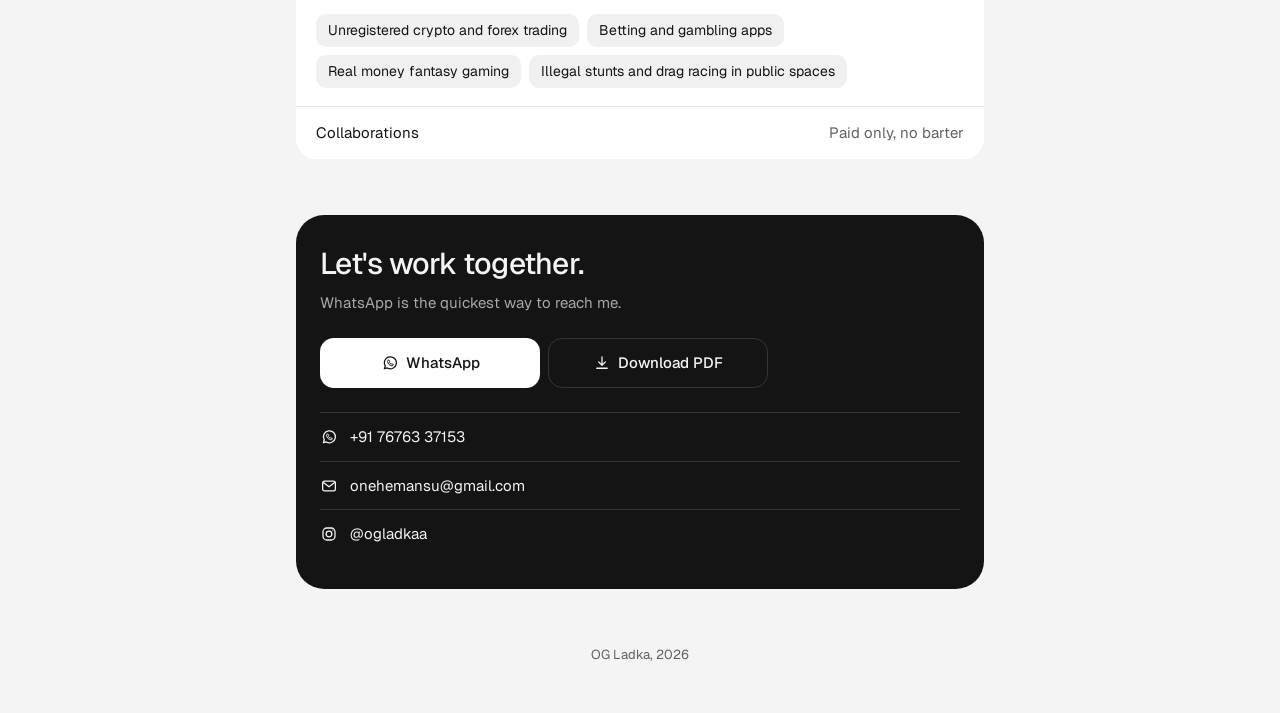
==== commit 4fb41d8c: "Refresh numbers Oct 26, 2026 Co-Authored-By: Claude Opus 5.5 <noreply@anthropic.com> Claude-Session:" ====
--- a/index.html
+++ b/index.html
@@ -73,7 +73,7 @@
     <div><span>WhatsApp</span>+91 76763 37153</div>
     <div><span>Email</span>onehemansu@gmail.com</div>
     <div><span>Instagram</span>@ogladkaa</div>
-    <div class="pc-date">Updated Oct 22, 2026. Refreshed every 10 days.</div>
+    <div class="pc-date">Updated Oct 26, 2026. Refreshed every 10 days.</div>
   </div>
 </div>
 
@@ -105,14 +105,14 @@
   <!-- 2. NUMBERS -->
   <section data-section="Numbers" id="numbers">
     <h2 class="h2">Numbers</h2>
-    <p class="lead">From Instagram insights, refreshed every 10 days. Last refresh Oct 22, 2026.</p>
+    <p class="lead">From Instagram insights, refreshed every 10 days. Last refresh Oct 26, 2026.</p>
     <div class="group">
       <div class="row row-kv"><span>Followers</span><span class="v">71.3K</span></div>
-      <div class="row row-kv"><span>Views, last 30 days</span><span class="v">1.5M</span></div>
-      <div class="row row-kv"><span>Accounts reached, last 30 days</span><span class="v">1.01M</span></div>
-      <div class="row row-kv"><span>Views from non-followers</span><span class="v">94.3%</span></div>
-      <div class="row row-kv"><span>Median views, last 10 Reels</span><span class="v" id="medianViews">76K</span></div>
-      <div class="row row-kv"><span>Engagement, last 10 Reels</span><span class="v" id="engRate">5.0%</span></div>
+      <div class="row row-kv"><span>Views, last 30 days</span><span class="v">1.7M</span></div>
+      <div class="row row-kv"><span>Accounts reached, last 30 days</span><span class="v">1.08M</span></div>
+      <div class="row row-kv"><span>Views from non-followers</span><span class="v">93.2%</span></div>
+      <div class="row row-kv"><span>Median views, last 10 Reels</span><span class="v" id="medianViews">117K</span></div>
+      <div class="row row-kv"><span>Engagement, last 10 Reels</span><span class="v" id="engRate">4.9%</span></div>
       <div class="row row-kv"><span>Audience</span><span class="v">Mostly male, 18–35</span></div>
       <div class="row row-col">
         <span>Top cities</span>
@@ -137,7 +137,7 @@
         <a data-label="Video: Iridium Spark Plug" data-category="Video" class="reel" href="https://www.instagram.com/ogladkaa/reel/Da3FWCEpRuM/" target="_blank" rel="noopener">
           <div class="thumb"><img src="images/reel-iridium.webp" alt="Iridium spark plug Reel thumbnail" /></div>
           <div class="reel-title">Iridium spark plug?</div>
-          <div class="reel-meta">915K views</div>
+          <div class="reel-meta">926K views</div>
         </a>
       </div>
       <div class="reel-slot">
@@ -156,7 +156,7 @@
         <a data-label="Video: Insurance Rejected" data-category="Video" class="reel" href="https://www.instagram.com/ogladkaa/reel/DcObLzBJJzY/" target="_blank" rel="noopener">
           <div class="thumb"><img src="images/reel-insurance.webp" alt="Insurance rejected Reel thumbnail" /></div>
           <div class="reel-title">Insurance rejected</div>
-          <div class="reel-meta">343K views</div>
+          <div class="reel-meta">351K views</div>
         </a>
         <a data-label="Video: How to Legally Wrap a Bike" data-category="Video" class="reel" href="https://www.instagram.com/ogladkaa/reel/DVlsLxeCf6Q/" target="_blank" rel="noopener">
           <div class="thumb"><img src="images/reel-wrap.webp" alt="How to legally wrap a bike Reel thumbnail" /></div>
@@ -198,9 +198,9 @@
   <section data-section="Rates" id="rates">
     <h2 class="h2">Rates</h2>
     <div class="group">
-      <div class="row row-kv"><div><div class="row-title">Integrated Reel</div><div class="row-desc">Up to 60 seconds</div></div><!-- Price = median views x data-cpv, kept within 5 percent of data-prev, rounded to the nearest 500 minus 1. On each refresh set data-prev to the last published price. --><span class="price" id="reelPrice" data-cpv="0.44" data-prev="29999">from ₹31,499</span></div>
-    </div>
-    <p class="honest" id="rateMath">Based on 76K median views across my last 10 Reels. Works out to ₹0.41 per view and ₹8.29 per engagement.</p>
+      <div class="row row-kv"><div><div class="row-title">Integrated Reel</div><div class="row-desc">Up to 60 seconds</div></div><!-- Price = median views x data-cpv, kept within 5 percent of data-prev, rounded to the nearest 500 minus 1. On each refresh set data-prev to the last published price. --><span class="price" id="reelPrice" data-cpv="0.44" data-prev="31499">from ₹32,999</span></div>
+    </div>
+    <p class="honest" id="rateMath">Based on 117K median views across my last 10 Reels. Works out to ₹0.28 per view and ₹5.76 per engagement.</p>
 
     <div class="keep">
       <h3 class="h3 sub-h">Other formats and add-ons</h3>
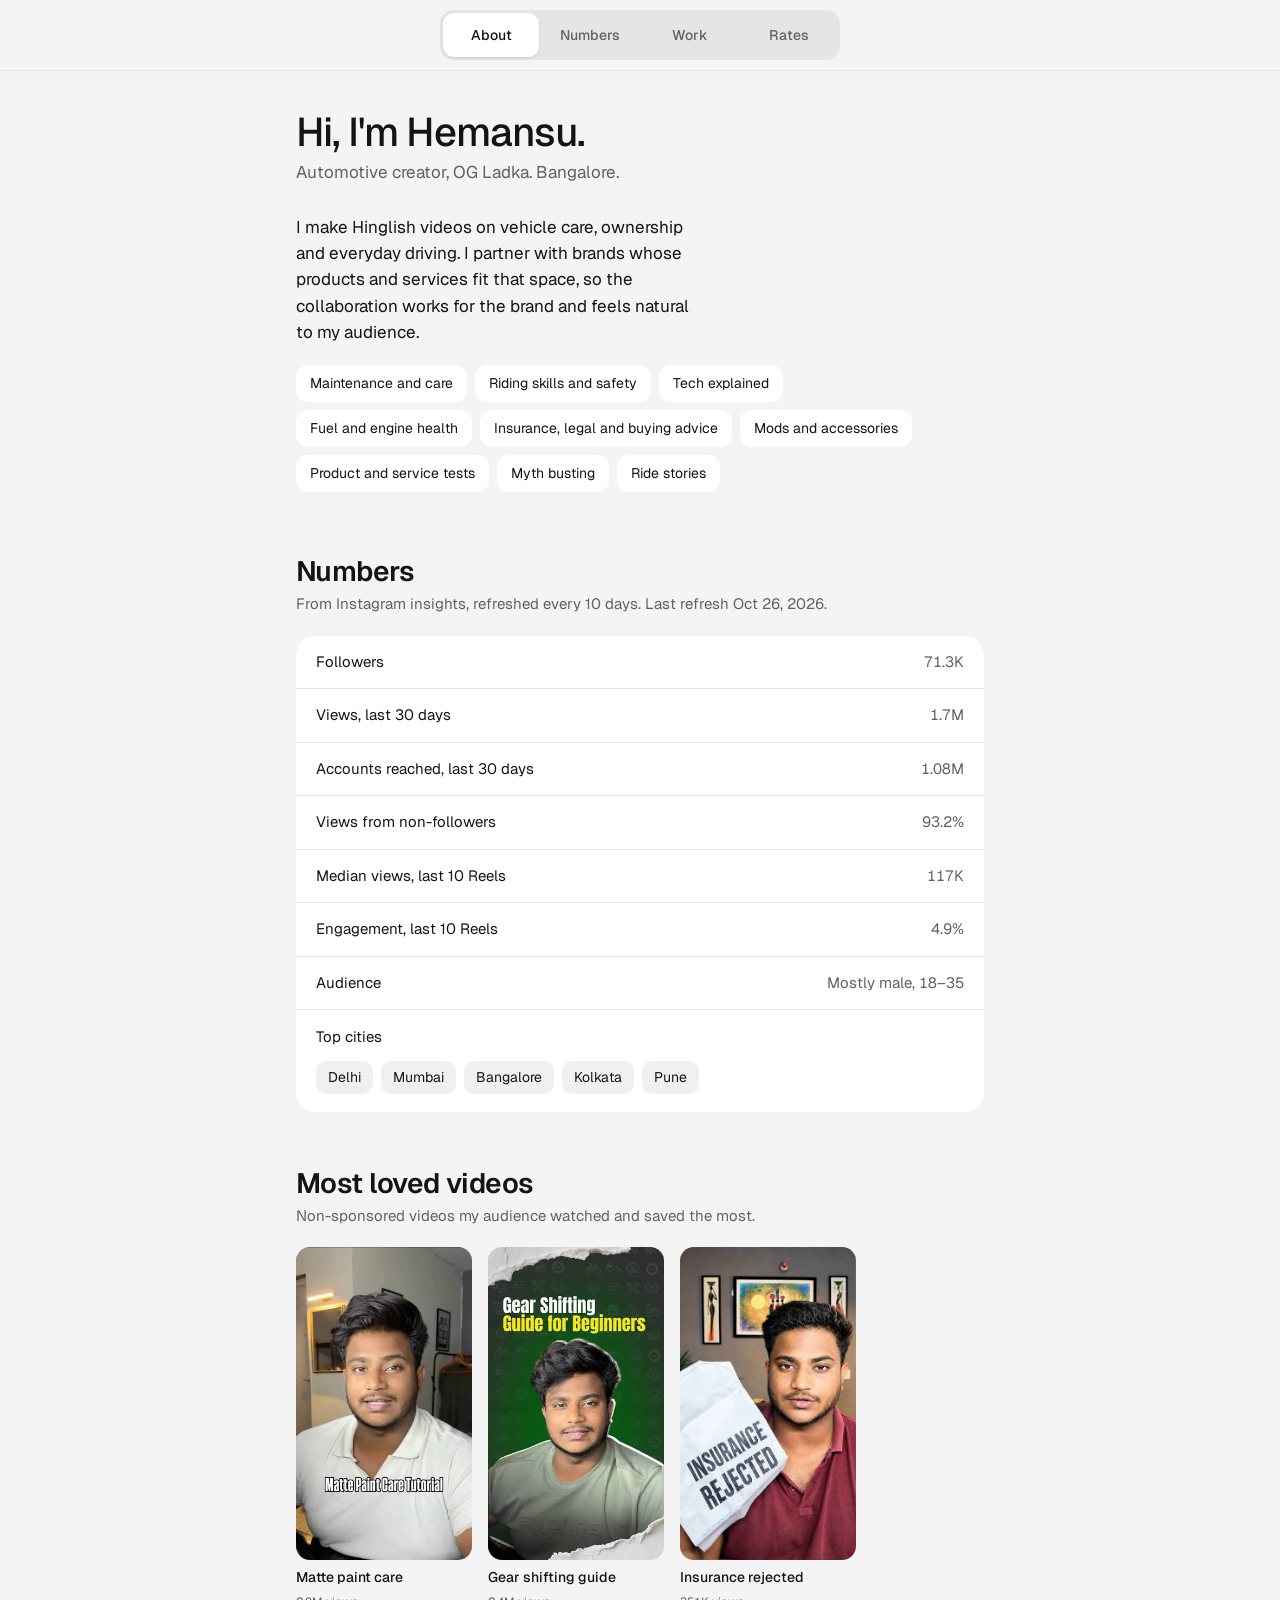
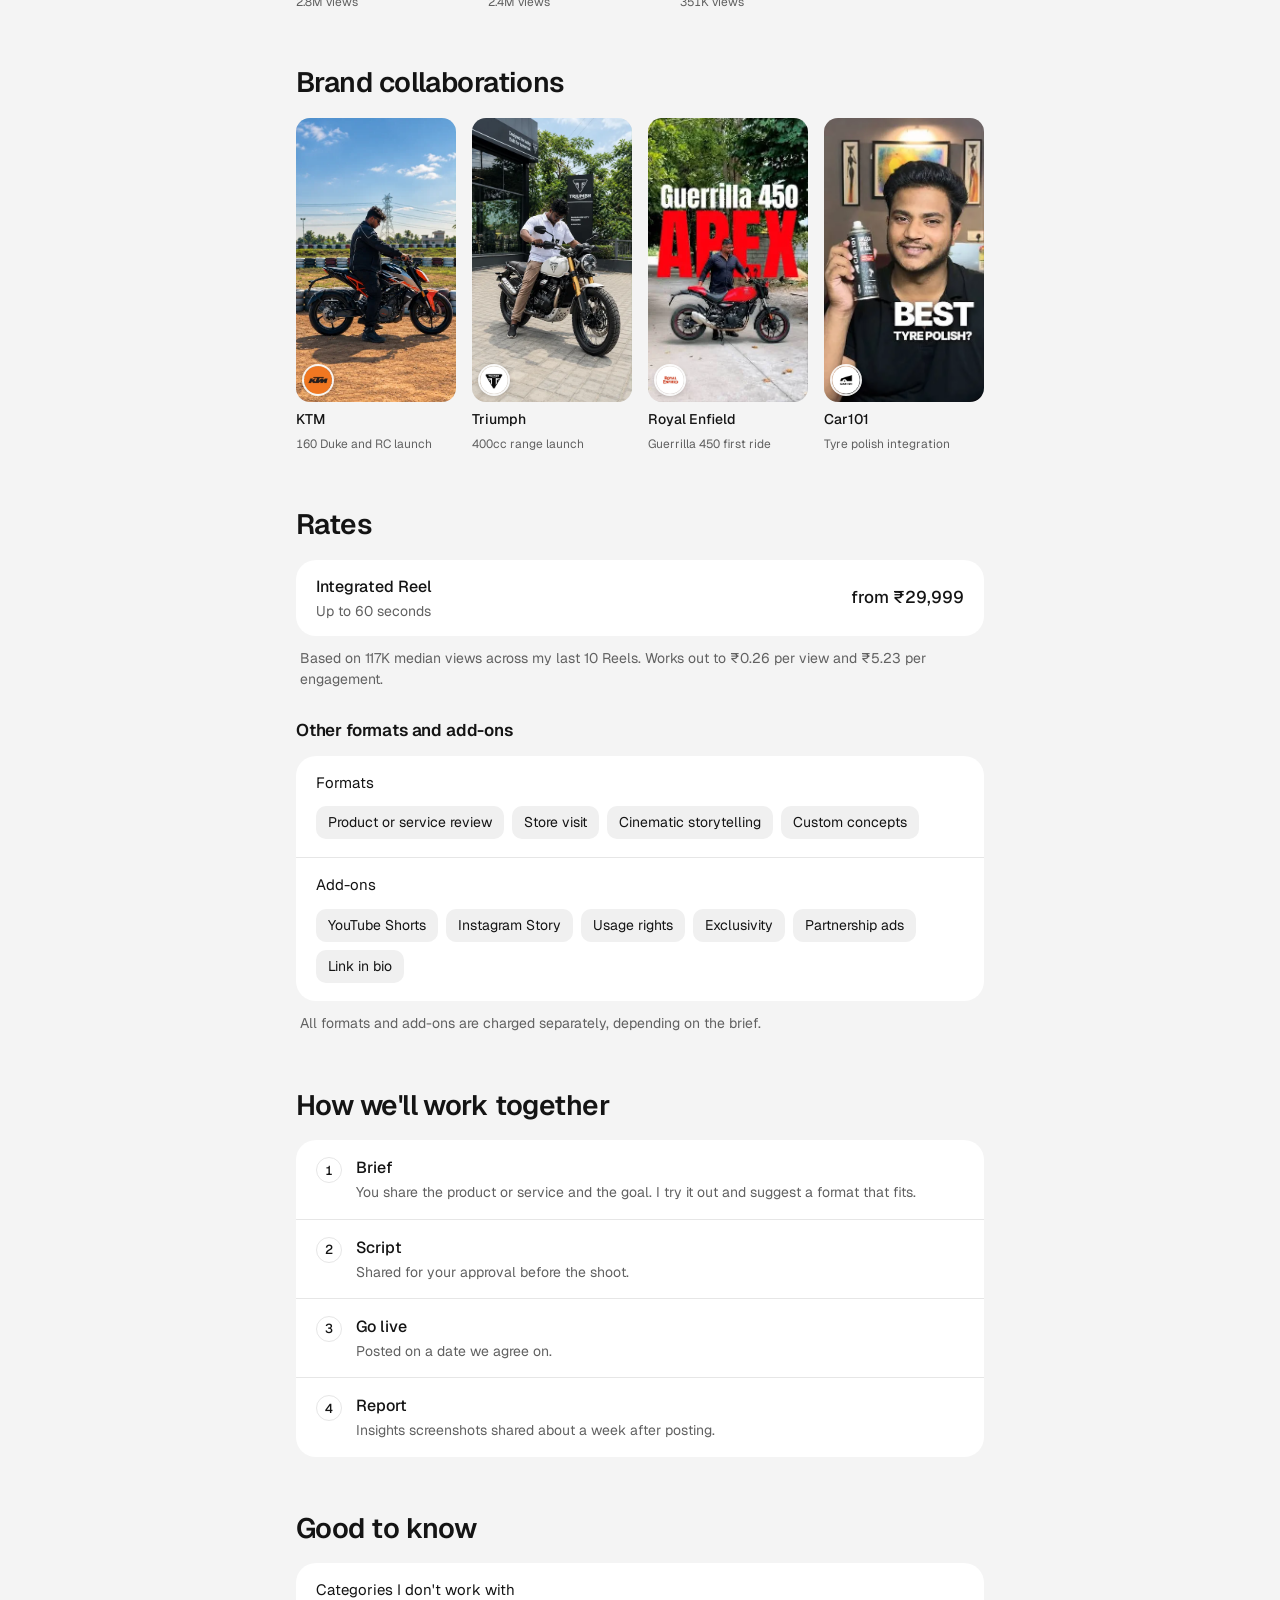
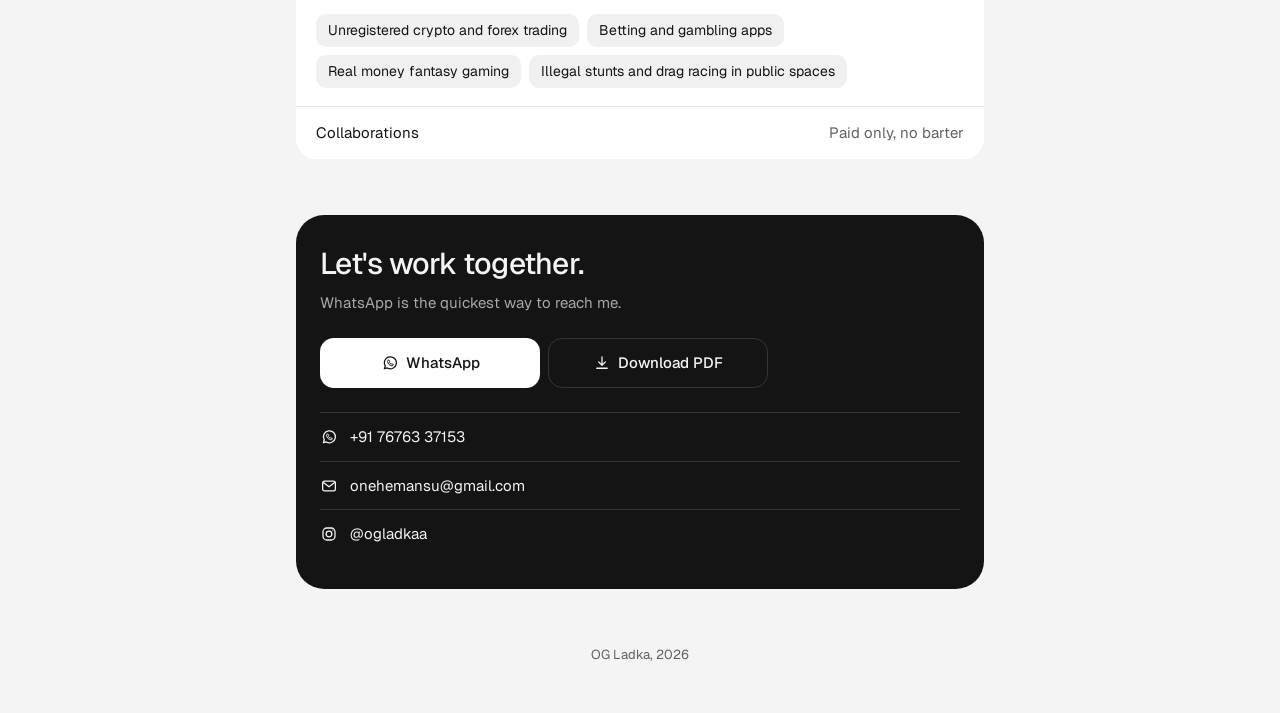
==== commit 74269082: "Rate set by Hemansu only: back to 29,999 Number refreshes no longer move the starting rate. They com" ====
--- a/index.html
+++ b/index.html
@@ -198,9 +198,9 @@
   <section data-section="Rates" id="rates">
     <h2 class="h2">Rates</h2>
     <div class="group">
-      <div class="row row-kv"><div><div class="row-title">Integrated Reel</div><div class="row-desc">Up to 60 seconds</div></div><!-- Price = median views x data-cpv, kept within 5 percent of data-prev, rounded to the nearest 500 minus 1. On each refresh set data-prev to the last published price. --><span class="price" id="reelPrice" data-cpv="0.44" data-prev="31499">from ₹32,999</span></div>
-    </div>
-    <p class="honest" id="rateMath">Based on 117K median views across my last 10 Reels. Works out to ₹0.28 per view and ₹5.76 per engagement.</p>
+      <div class="row row-kv"><div><div class="row-title">Integrated Reel</div><div class="row-desc">Up to 60 seconds</div></div><!-- Starting rate is set by Hemansu only (tools/set-rate.js). Number refreshes never change it. --><span class="price" id="reelPrice" data-price="29999">from ₹29,999</span></div>
+    </div>
+    <p class="honest" id="rateMath">Based on 117K median views across my last 10 Reels. Works out to ₹0.26 per view and ₹5.23 per engagement.</p>
 
     <div class="keep">
       <h3 class="h3 sub-h">Other formats and add-ons</h3>
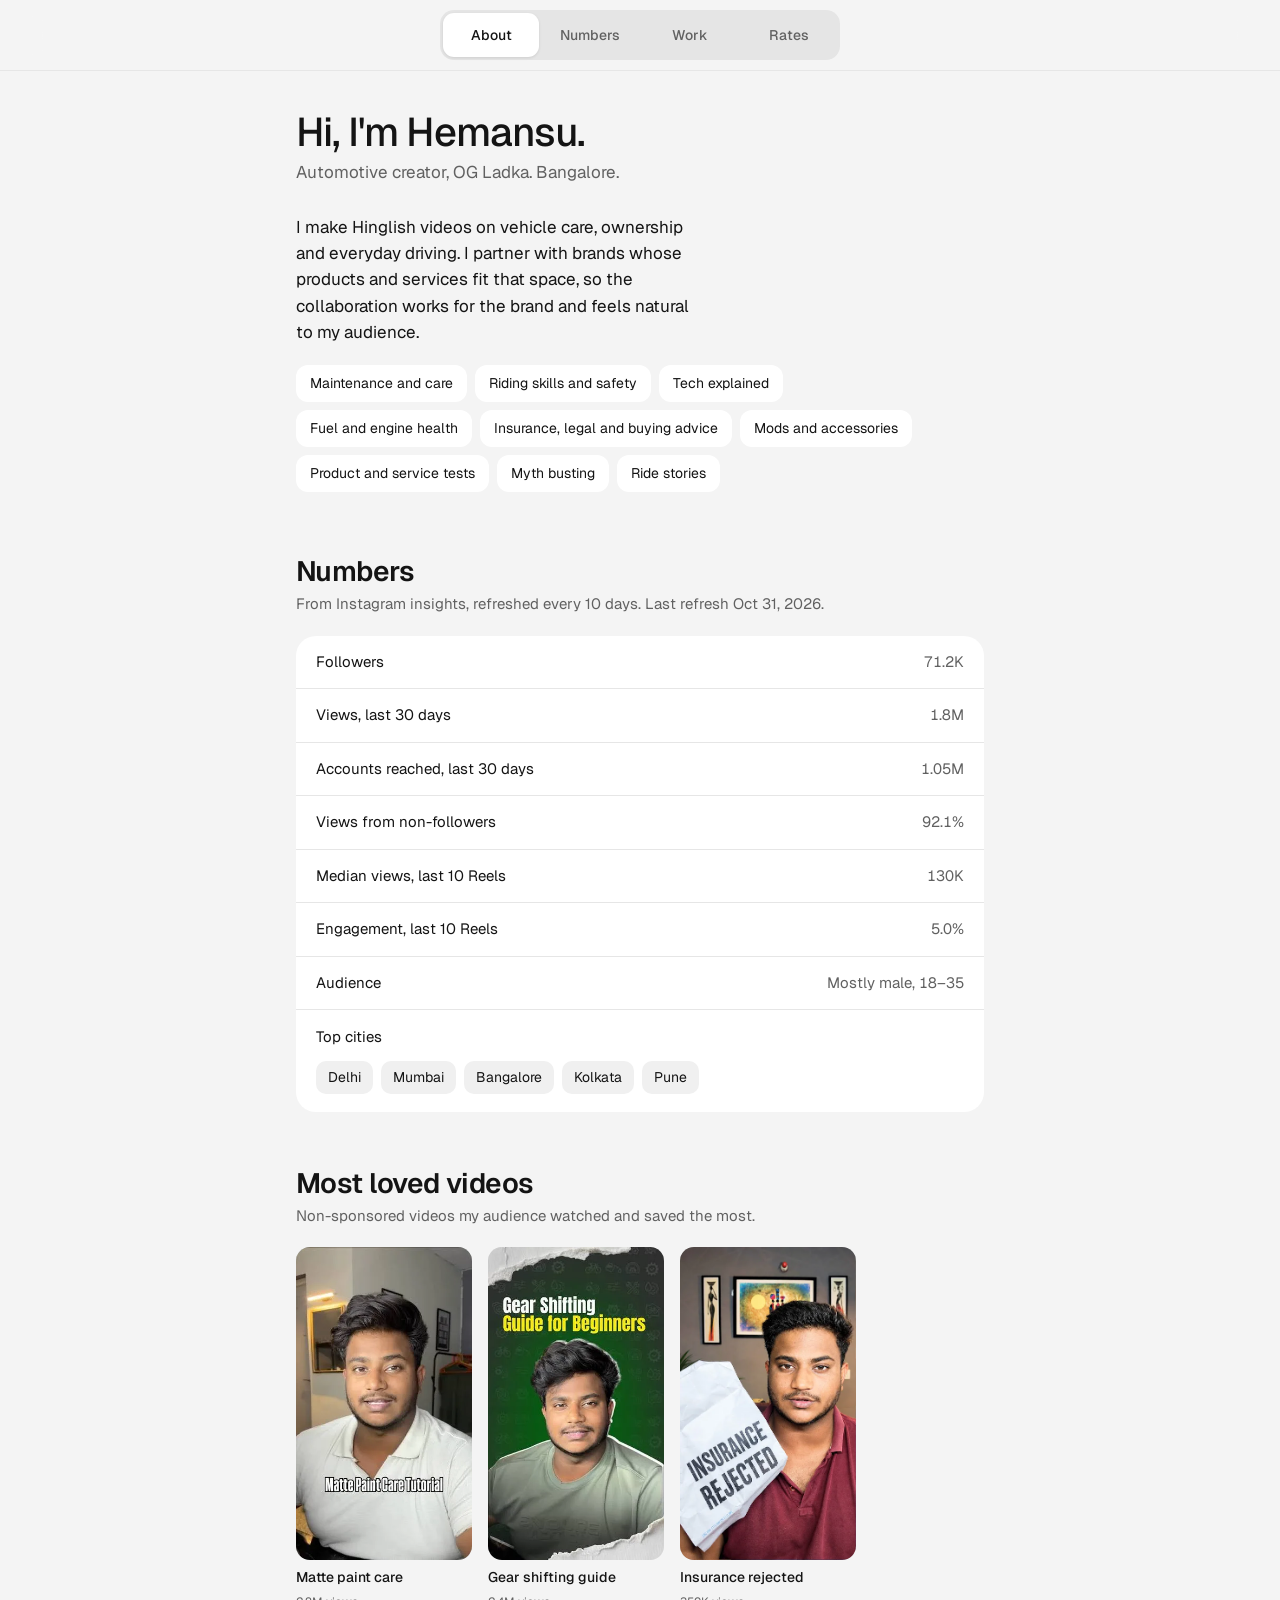
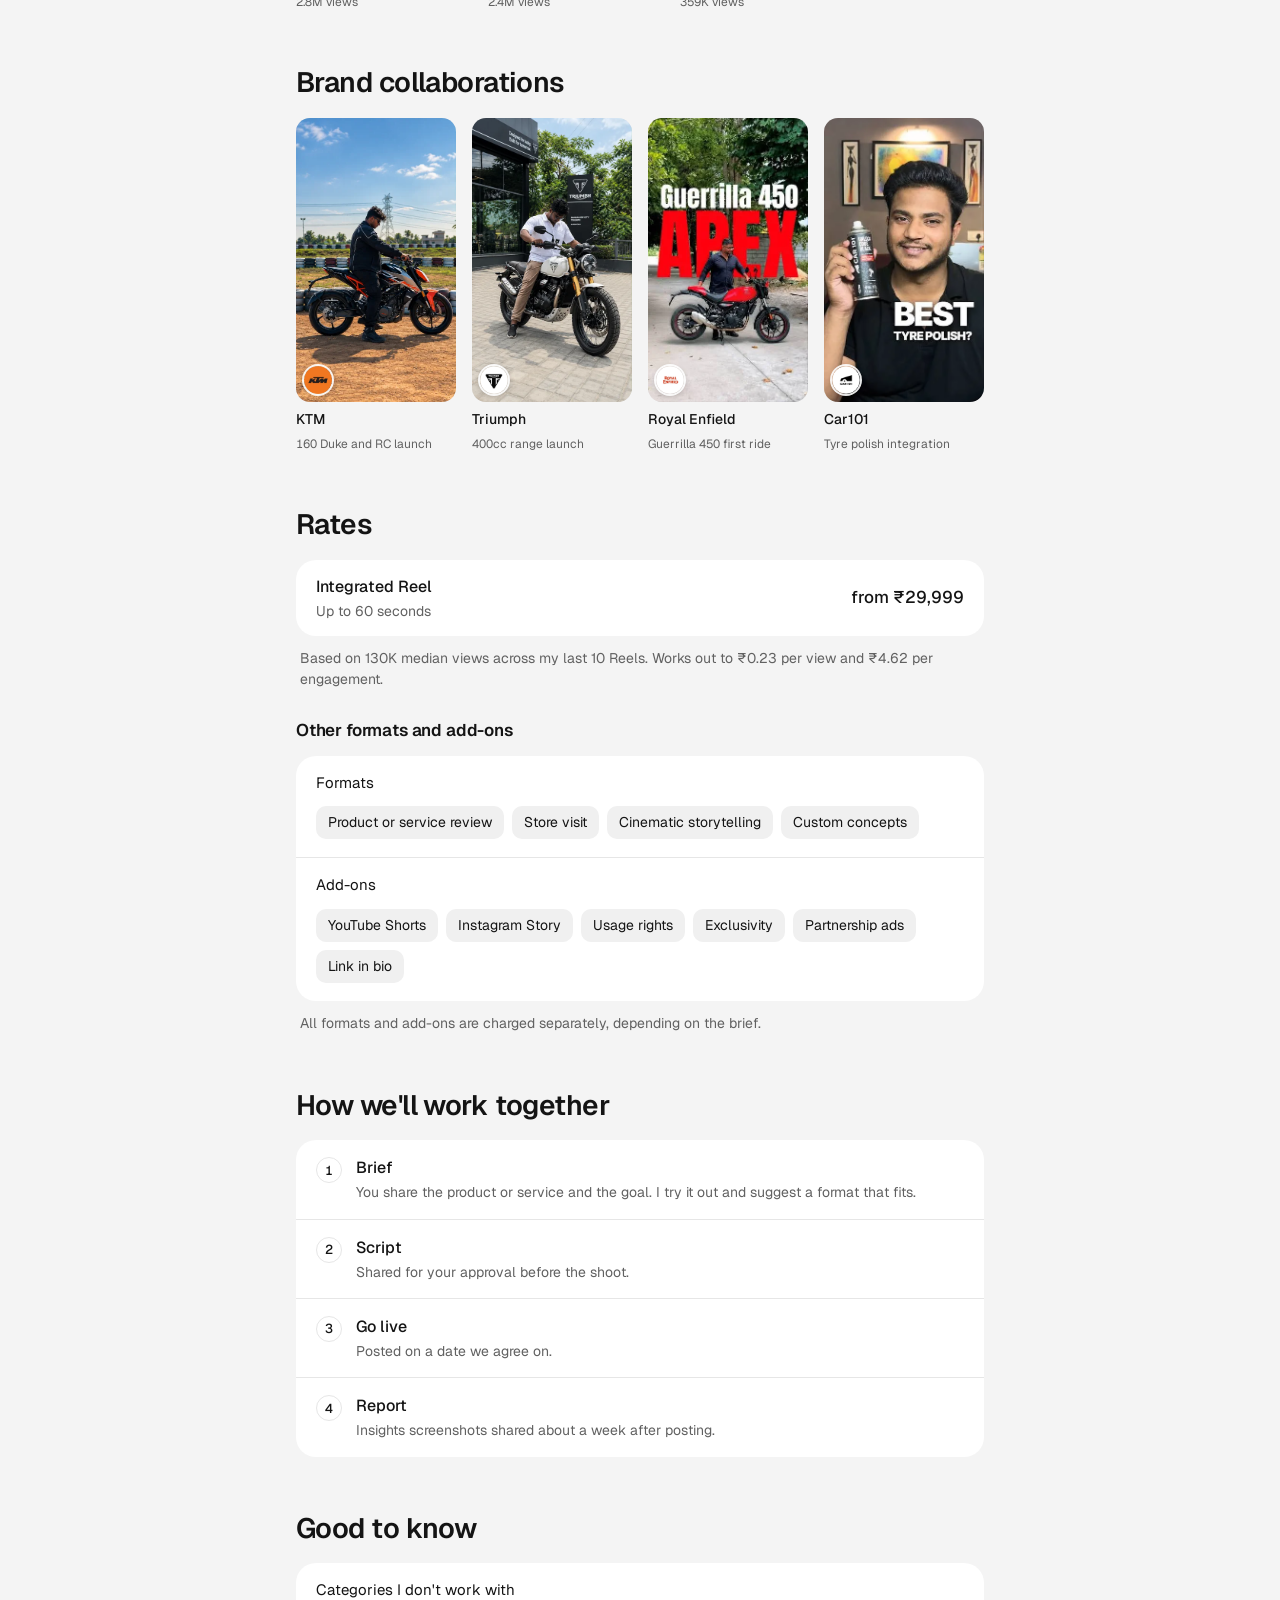
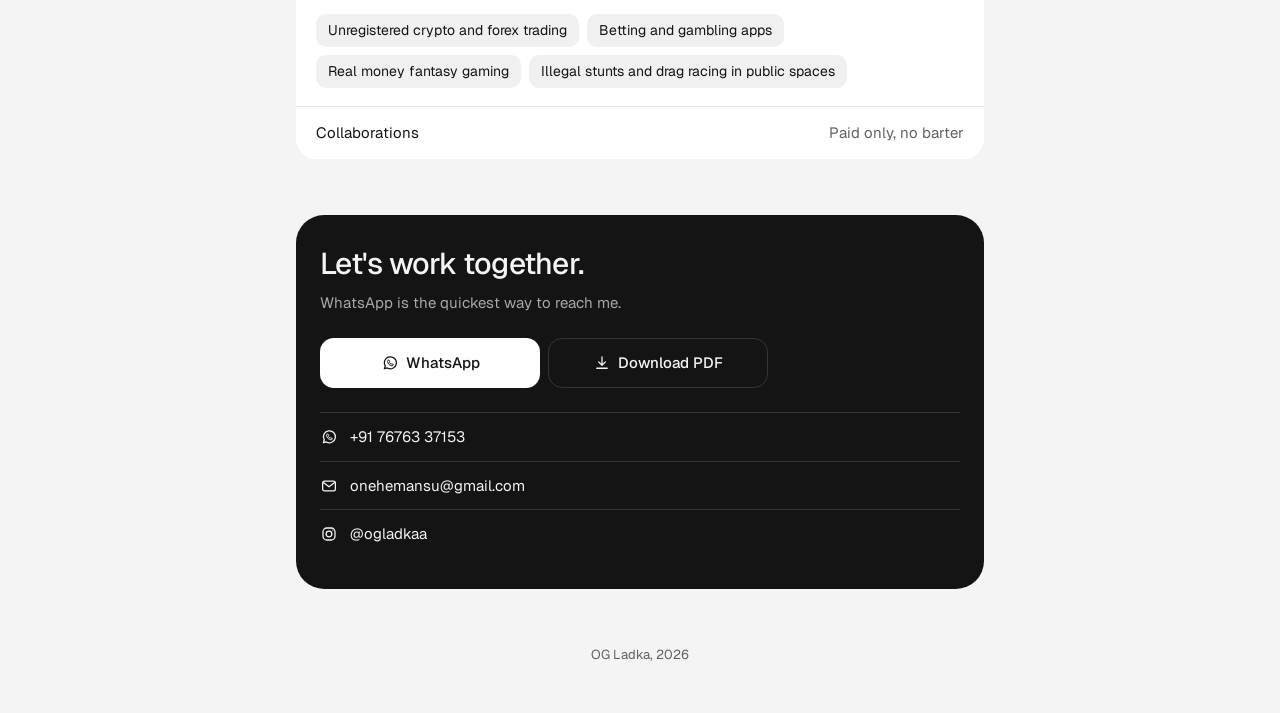
==== commit b1f1b126: "Refresh numbers Oct 31, 2026 Co-Authored-By: Claude Opus 5.5 <noreply@anthropic.com> Claude-Session:" ====
--- a/index.html
+++ b/index.html
@@ -73,7 +73,7 @@
     <div><span>WhatsApp</span>+91 76763 37153</div>
     <div><span>Email</span>onehemansu@gmail.com</div>
     <div><span>Instagram</span>@ogladkaa</div>
-    <div class="pc-date">Updated Oct 26, 2026. Refreshed every 10 days.</div>
+    <div class="pc-date">Updated Oct 31, 2026. Refreshed every 10 days.</div>
   </div>
 </div>
 
@@ -105,14 +105,14 @@
   <!-- 2. NUMBERS -->
   <section data-section="Numbers" id="numbers">
     <h2 class="h2">Numbers</h2>
-    <p class="lead">From Instagram insights, refreshed every 10 days. Last refresh Oct 26, 2026.</p>
-    <div class="group">
-      <div class="row row-kv"><span>Followers</span><span class="v">71.3K</span></div>
-      <div class="row row-kv"><span>Views, last 30 days</span><span class="v">1.7M</span></div>
-      <div class="row row-kv"><span>Accounts reached, last 30 days</span><span class="v">1.08M</span></div>
-      <div class="row row-kv"><span>Views from non-followers</span><span class="v">93.2%</span></div>
-      <div class="row row-kv"><span>Median views, last 10 Reels</span><span class="v" id="medianViews">117K</span></div>
-      <div class="row row-kv"><span>Engagement, last 10 Reels</span><span class="v" id="engRate">4.9%</span></div>
+    <p class="lead">From Instagram insights, refreshed every 10 days. Last refresh Oct 31, 2026.</p>
+    <div class="group">
+      <div class="row row-kv"><span>Followers</span><span class="v">71.2K</span></div>
+      <div class="row row-kv"><span>Views, last 30 days</span><span class="v">1.8M</span></div>
+      <div class="row row-kv"><span>Accounts reached, last 30 days</span><span class="v">1.05M</span></div>
+      <div class="row row-kv"><span>Views from non-followers</span><span class="v">92.1%</span></div>
+      <div class="row row-kv"><span>Median views, last 10 Reels</span><span class="v" id="medianViews">130K</span></div>
+      <div class="row row-kv"><span>Engagement, last 10 Reels</span><span class="v" id="engRate">5.0%</span></div>
       <div class="row row-kv"><span>Audience</span><span class="v">Mostly male, 18–35</span></div>
       <div class="row row-col">
         <span>Top cities</span>
@@ -137,7 +137,7 @@
         <a data-label="Video: Iridium Spark Plug" data-category="Video" class="reel" href="https://www.instagram.com/ogladkaa/reel/Da3FWCEpRuM/" target="_blank" rel="noopener">
           <div class="thumb"><img src="images/reel-iridium.webp" alt="Iridium spark plug Reel thumbnail" /></div>
           <div class="reel-title">Iridium spark plug?</div>
-          <div class="reel-meta">926K views</div>
+          <div class="reel-meta">938K views</div>
         </a>
       </div>
       <div class="reel-slot">
@@ -156,7 +156,7 @@
         <a data-label="Video: Insurance Rejected" data-category="Video" class="reel" href="https://www.instagram.com/ogladkaa/reel/DcObLzBJJzY/" target="_blank" rel="noopener">
           <div class="thumb"><img src="images/reel-insurance.webp" alt="Insurance rejected Reel thumbnail" /></div>
           <div class="reel-title">Insurance rejected</div>
-          <div class="reel-meta">351K views</div>
+          <div class="reel-meta">359K views</div>
         </a>
         <a data-label="Video: How to Legally Wrap a Bike" data-category="Video" class="reel" href="https://www.instagram.com/ogladkaa/reel/DVlsLxeCf6Q/" target="_blank" rel="noopener">
           <div class="thumb"><img src="images/reel-wrap.webp" alt="How to legally wrap a bike Reel thumbnail" /></div>
@@ -200,7 +200,7 @@
     <div class="group">
       <div class="row row-kv"><div><div class="row-title">Integrated Reel</div><div class="row-desc">Up to 60 seconds</div></div><!-- Starting rate is set by Hemansu only (tools/set-rate.js). Number refreshes never change it. --><span class="price" id="reelPrice" data-price="29999">from ₹29,999</span></div>
     </div>
-    <p class="honest" id="rateMath">Based on 117K median views across my last 10 Reels. Works out to ₹0.26 per view and ₹5.23 per engagement.</p>
+    <p class="honest" id="rateMath">Based on 130K median views across my last 10 Reels. Works out to ₹0.23 per view and ₹4.62 per engagement.</p>
 
     <div class="keep">
       <h3 class="h3 sub-h">Other formats and add-ons</h3>
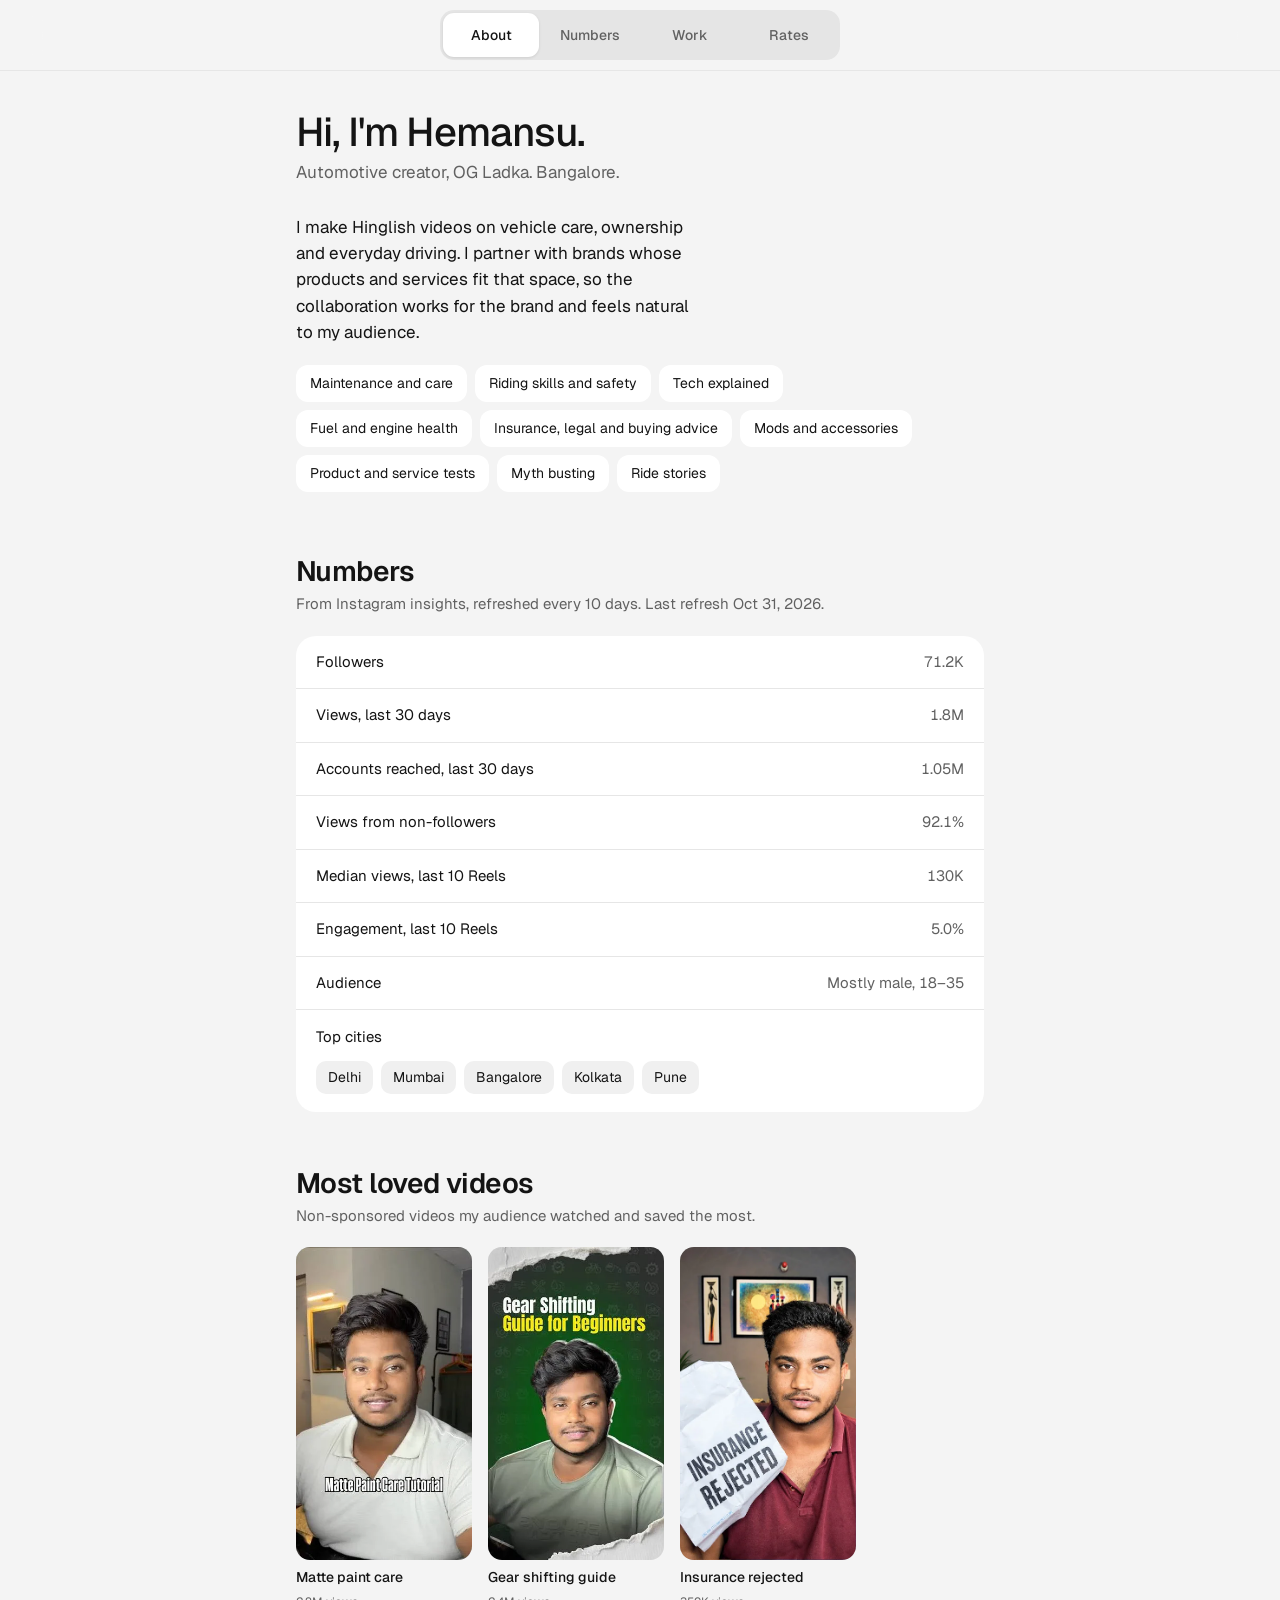
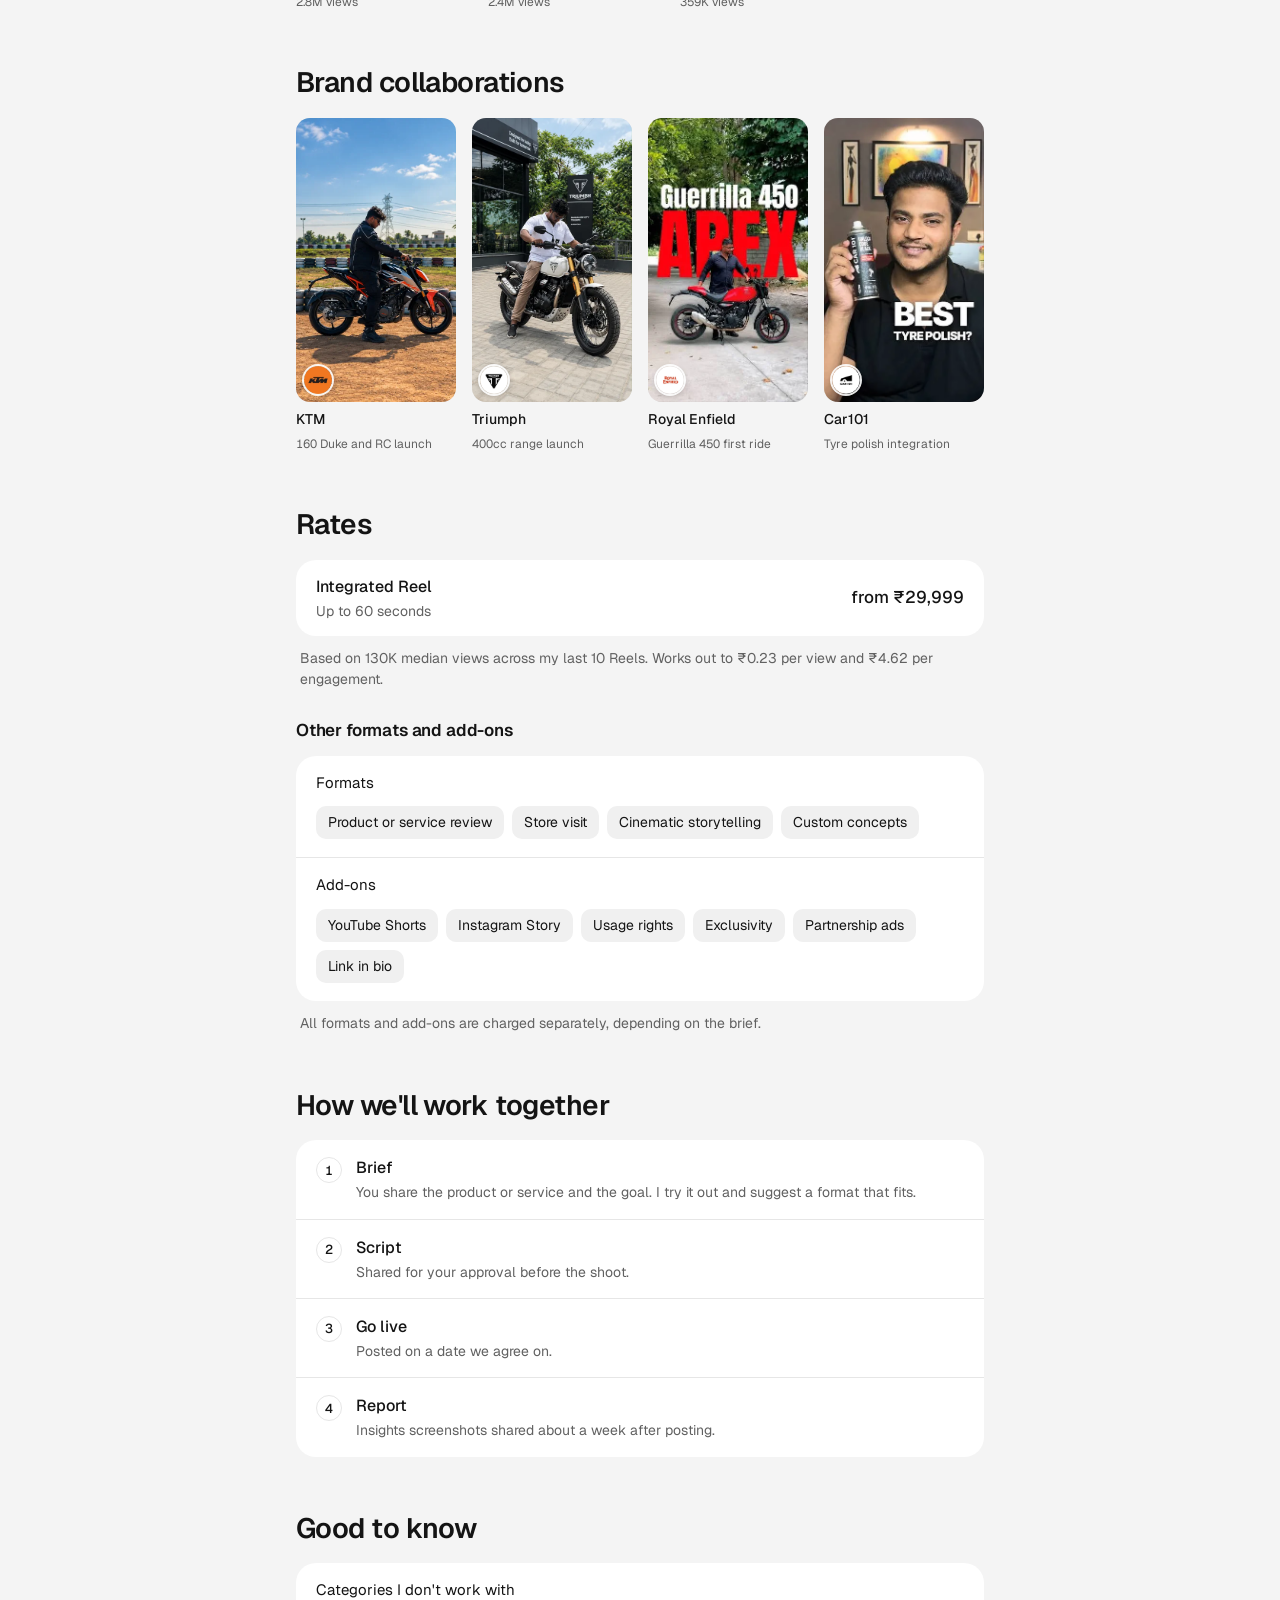
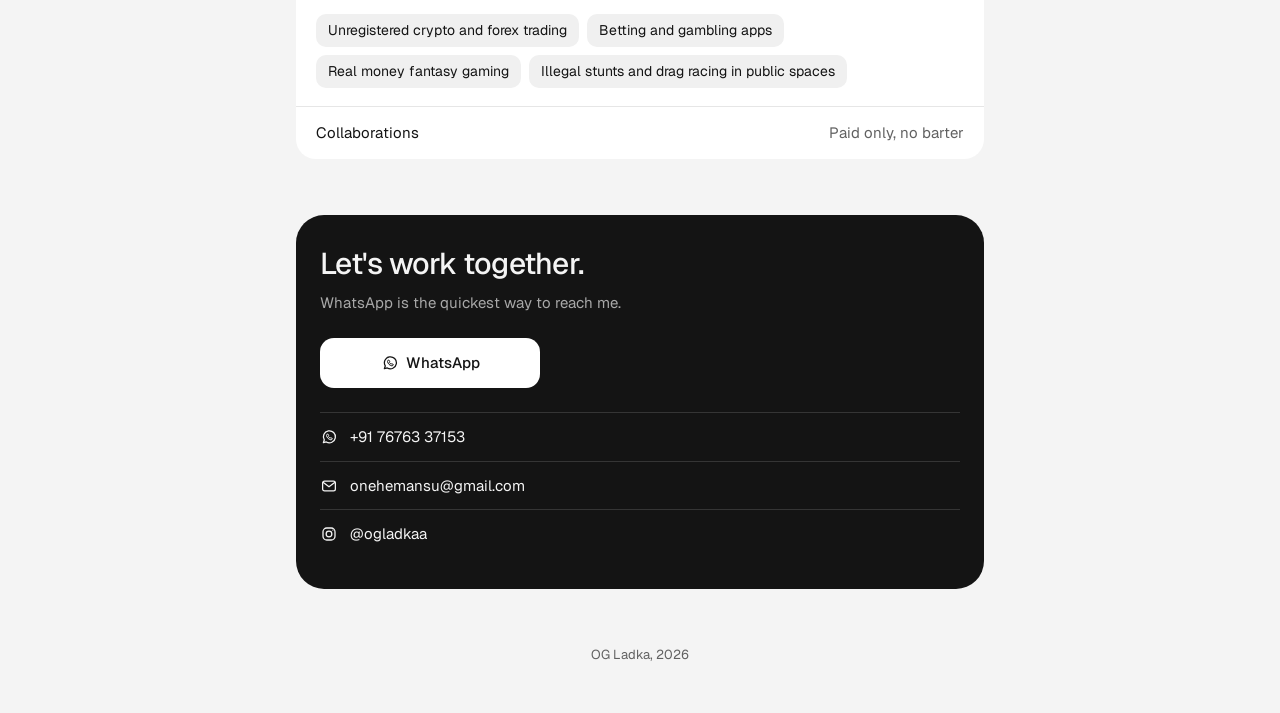
==== commit bed7a0d3: "Remove the PDF download button; brands share the link instead Co-Authored-By: Claude Opus 5.5 <norep" ====
--- a/index.html
+++ b/index.html
@@ -258,10 +258,6 @@
         <svg width="18" height="18" viewBox="0 0 24 24" fill="none" stroke="currentColor" stroke-width="1.7" stroke-linejoin="round" aria-hidden="true"><path d="M4.5 19.5l1.2-3.6A8 8 0 1 1 8.4 18.6z"/><path d="M9.2 8.6c.2-.5.6-.5.9-.5l.6.1 1 2.1-.6.9c.5 1 1.3 1.8 2.3 2.3l.9-.6 2.1 1-.1.6c-.1.6-.9 1.3-1.7 1.3-2.6 0-5.9-3.3-5.9-5.9 0-.5.2-1 .5-1.3z" stroke-width="1.3"/></svg>
         WhatsApp
       </a>
-      <a data-label="Download: Media Kit PDF" data-category="Download" class="btn btn-ghost-inv" id="pdfBtn" href="og-ladka-media-kit.pdf" download="OG-Ladka-Media-Kit.pdf">
-        <svg width="18" height="18" viewBox="0 0 24 24" fill="none" stroke="currentColor" stroke-width="1.7" stroke-linecap="round" stroke-linejoin="round" aria-hidden="true"><path d="M12 4v11M7.5 10.5L12 15l4.5-4.5M5 19h14"/></svg>
-        Download PDF
-      </a>
     </div>
     <div class="links">
       <a data-label="Contact: WhatsApp Number" data-category="Contact" class="js-wa" href="https://wa.me/917676337153" target="_blank" rel="noopener">
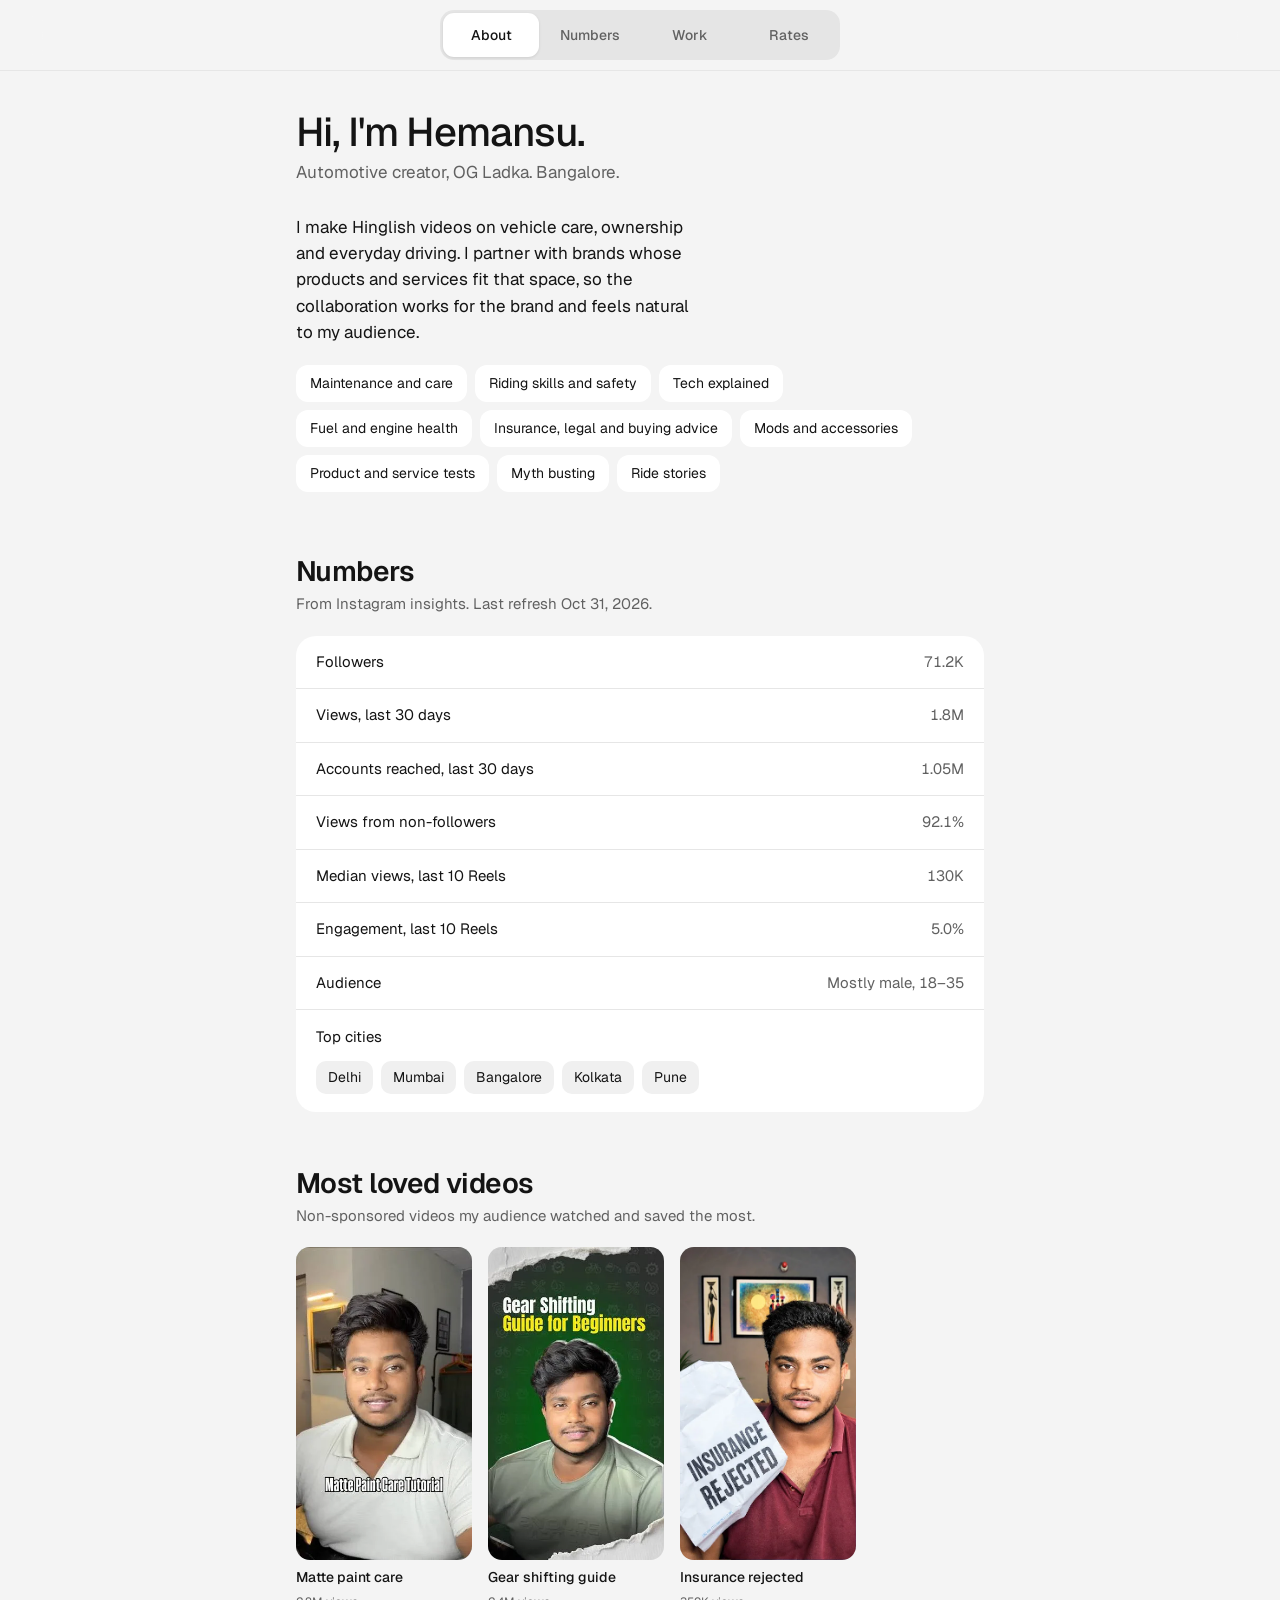
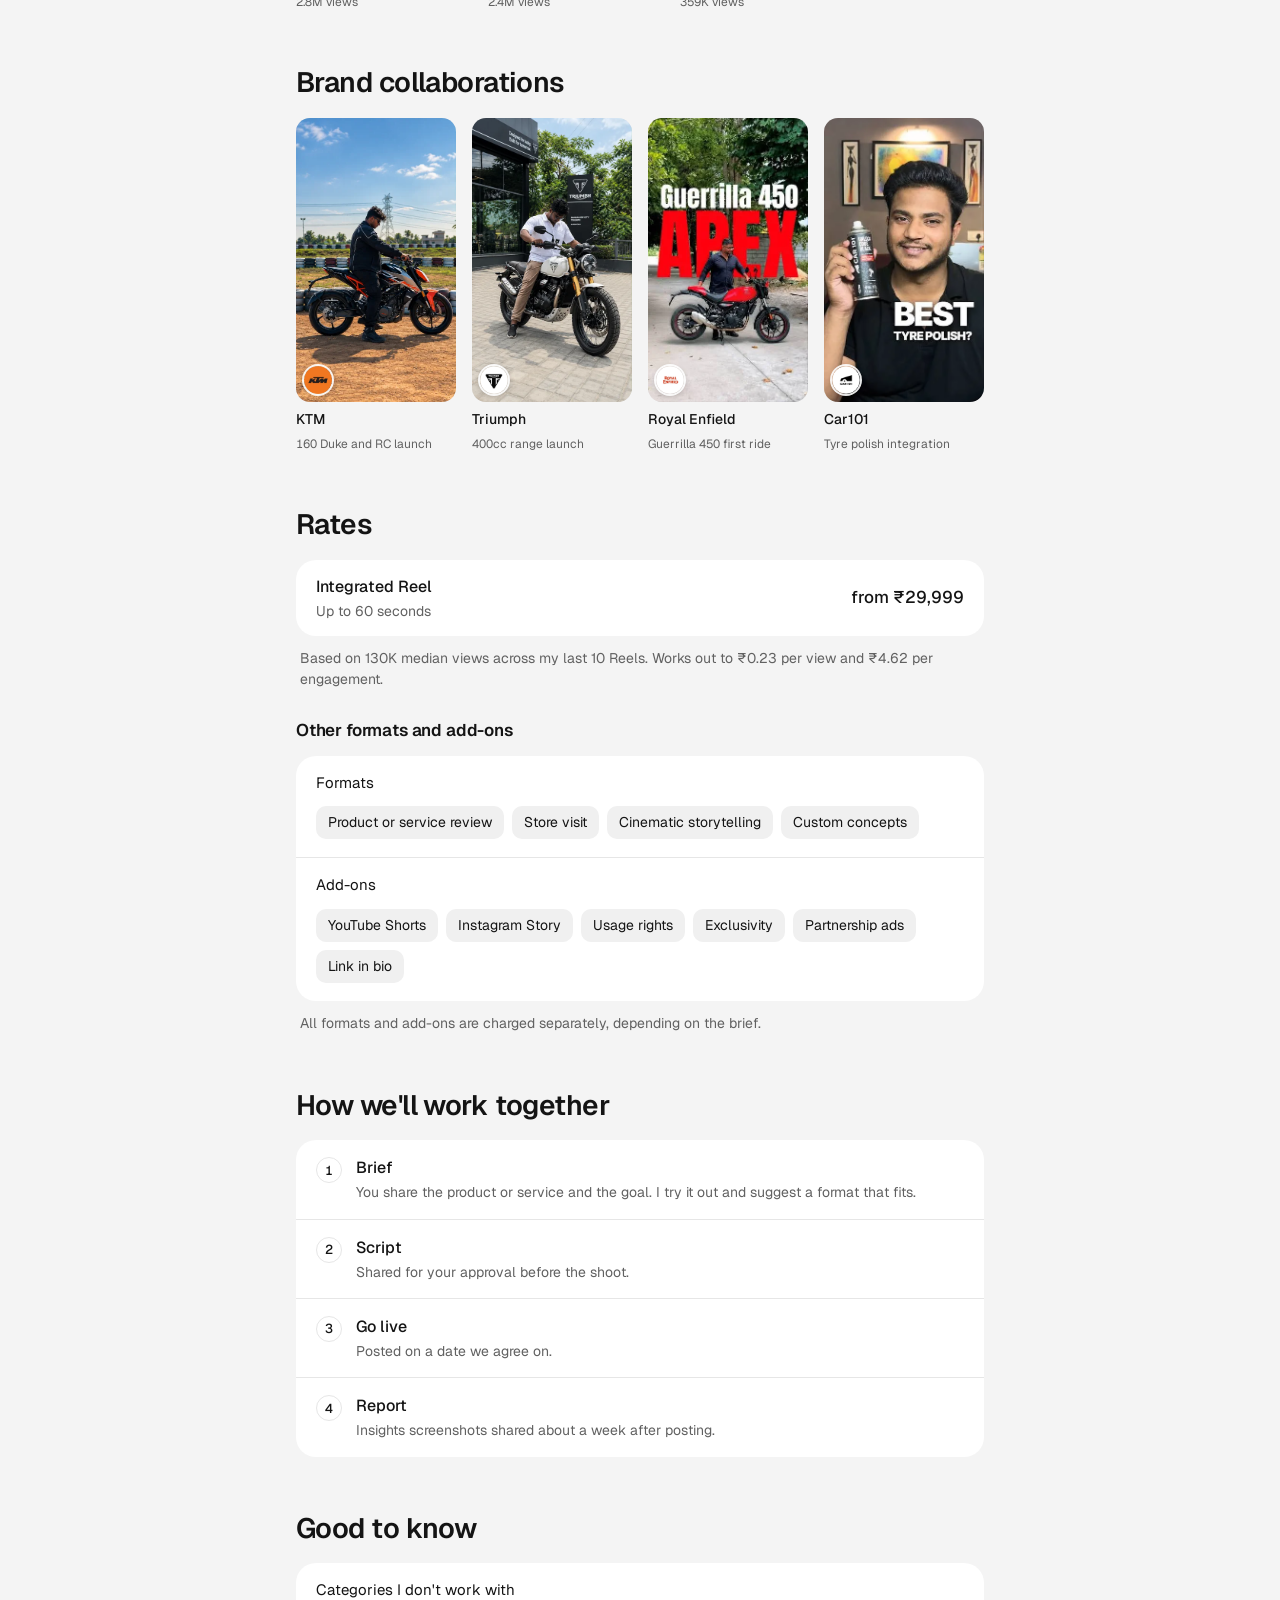
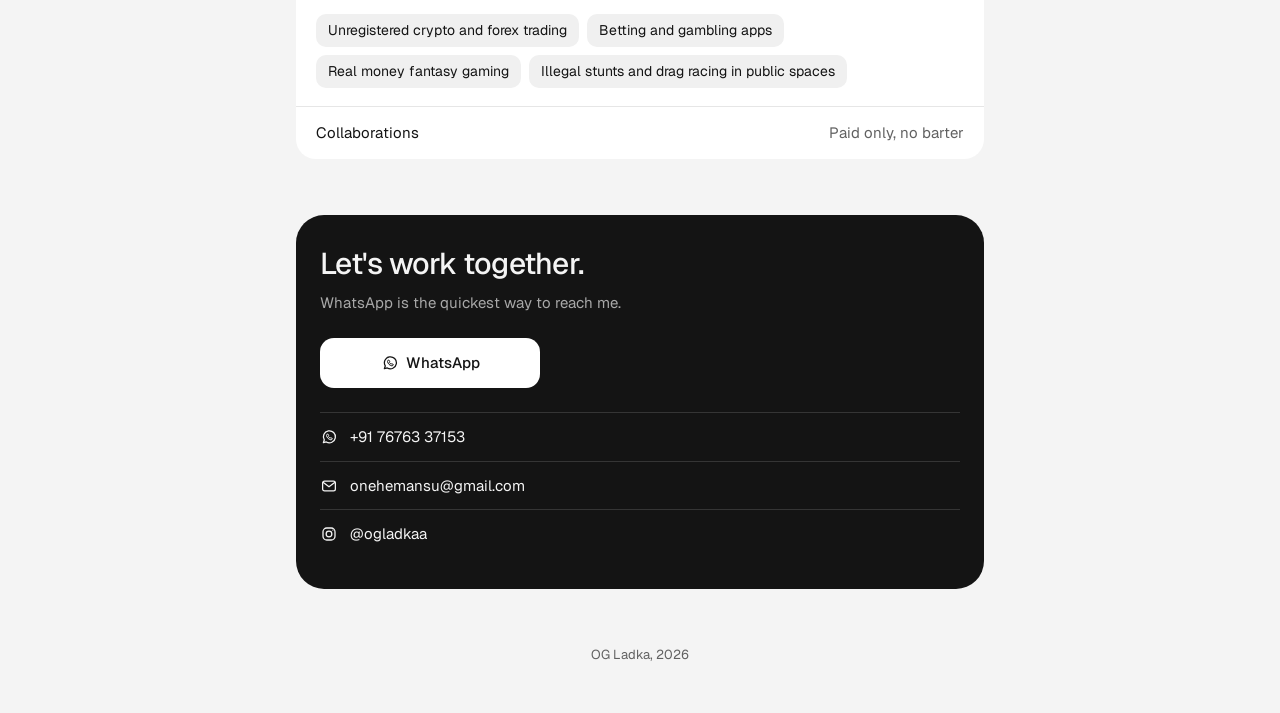
==== commit 667aa0a2: "Refreshes are on request now: drop 'refreshed every 10 days' from the kit and PDF Co-Authored-By: Cl" ====
--- a/index.html
+++ b/index.html
@@ -73,7 +73,7 @@
     <div><span>WhatsApp</span>+91 76763 37153</div>
     <div><span>Email</span>onehemansu@gmail.com</div>
     <div><span>Instagram</span>@ogladkaa</div>
-    <div class="pc-date">Updated Oct 31, 2026. Refreshed every 10 days.</div>
+    <div class="pc-date">Numbers updated Oct 31, 2026.</div>
   </div>
 </div>
 
@@ -105,7 +105,7 @@
   <!-- 2. NUMBERS -->
   <section data-section="Numbers" id="numbers">
     <h2 class="h2">Numbers</h2>
-    <p class="lead">From Instagram insights, refreshed every 10 days. Last refresh Oct 31, 2026.</p>
+    <p class="lead">From Instagram insights. Last refresh Oct 31, 2026.</p>
     <div class="group">
       <div class="row row-kv"><span>Followers</span><span class="v">71.2K</span></div>
       <div class="row row-kv"><span>Views, last 30 days</span><span class="v">1.8M</span></div>
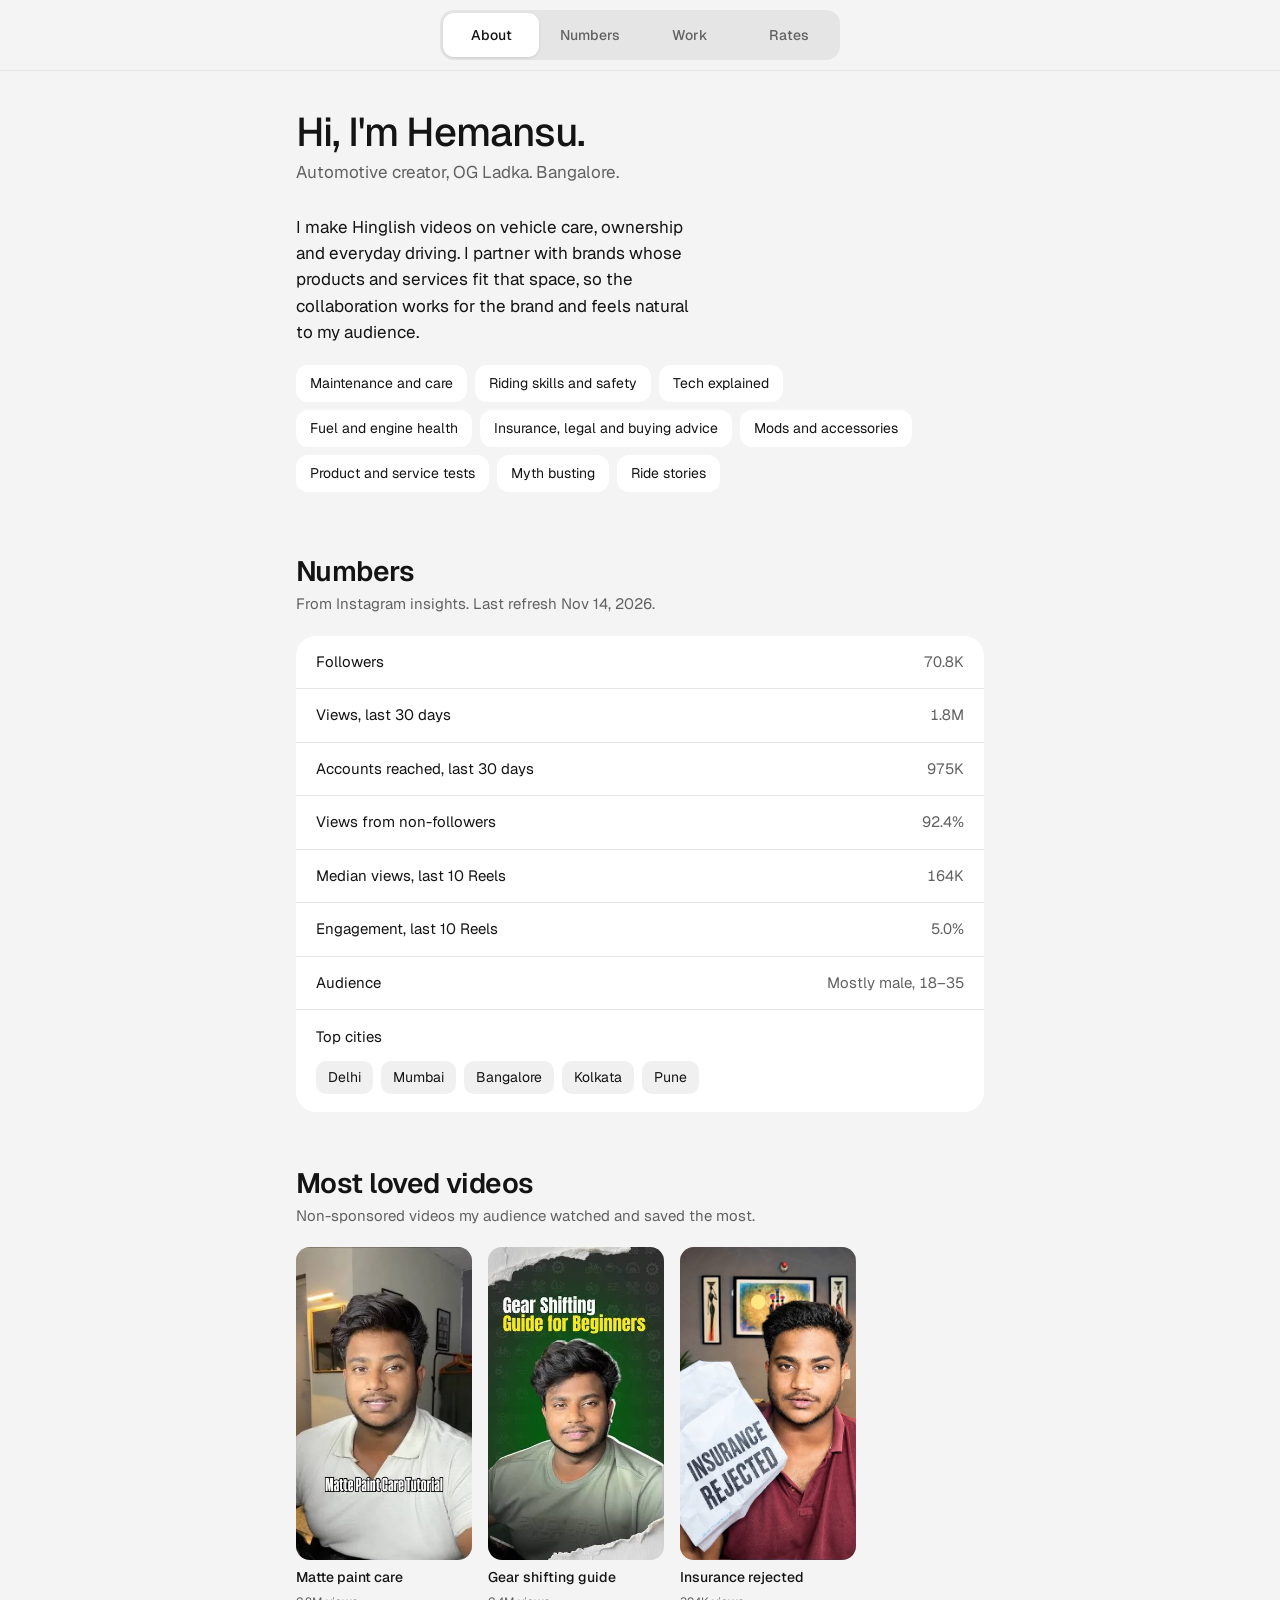
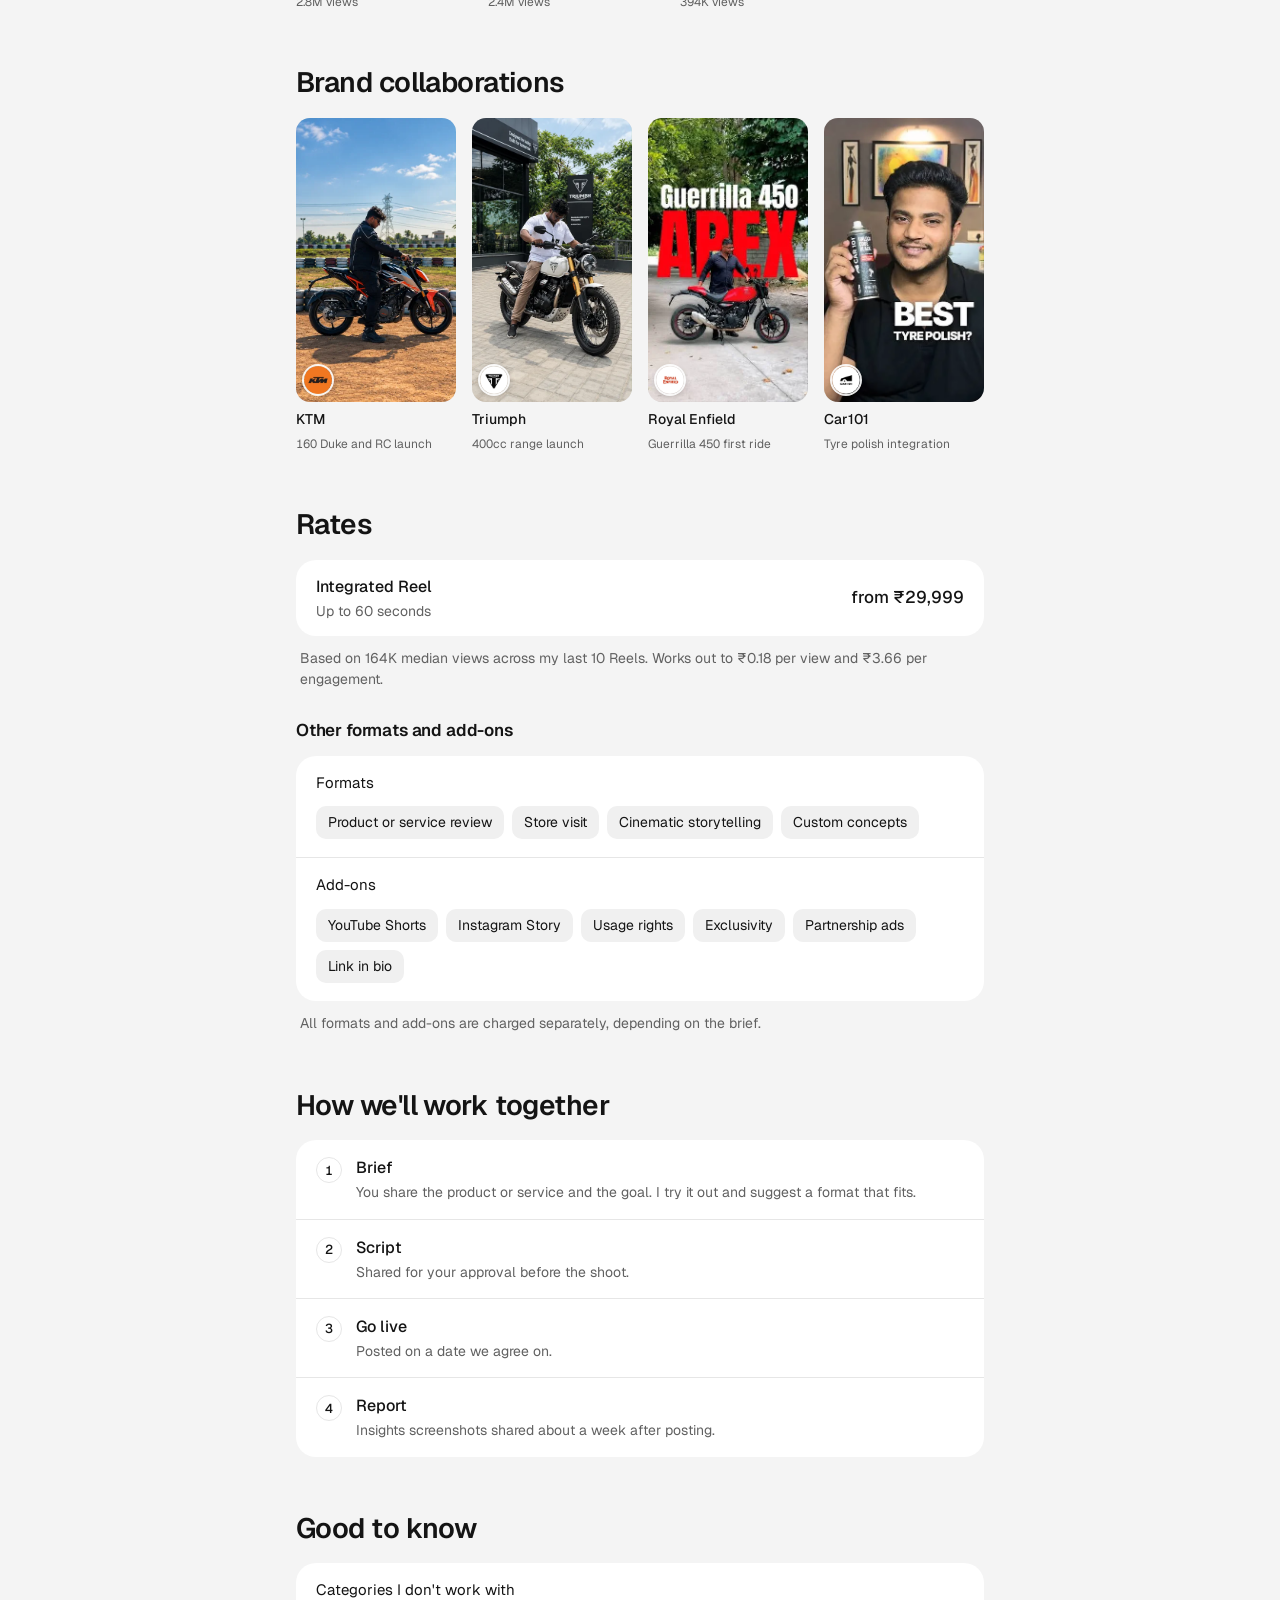
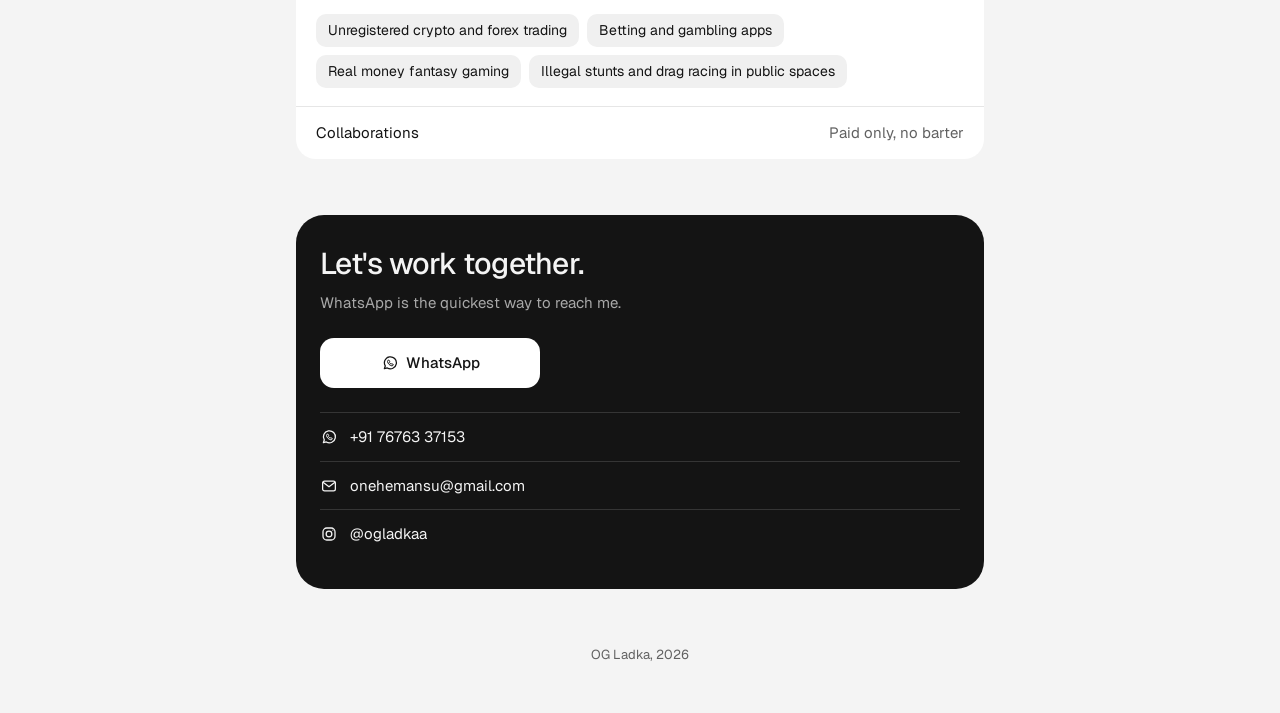
==== commit 8719c346: "Refresh numbers Nov 14, 2026 Co-Authored-By: Claude Opus 5.5 <noreply@anthropic.com> Claude-Session:" ====
--- a/index.html
+++ b/index.html
@@ -73,7 +73,7 @@
     <div><span>WhatsApp</span>+91 76763 37153</div>
     <div><span>Email</span>onehemansu@gmail.com</div>
     <div><span>Instagram</span>@ogladkaa</div>
-    <div class="pc-date">Numbers updated Oct 31, 2026.</div>
+    <div class="pc-date">Numbers updated Nov 14, 2026.</div>
   </div>
 </div>
 
@@ -105,13 +105,13 @@
   <!-- 2. NUMBERS -->
   <section data-section="Numbers" id="numbers">
     <h2 class="h2">Numbers</h2>
-    <p class="lead">From Instagram insights. Last refresh Oct 31, 2026.</p>
-    <div class="group">
-      <div class="row row-kv"><span>Followers</span><span class="v">71.2K</span></div>
+    <p class="lead">From Instagram insights. Last refresh Nov 14, 2026.</p>
+    <div class="group">
+      <div class="row row-kv"><span>Followers</span><span class="v">70.8K</span></div>
       <div class="row row-kv"><span>Views, last 30 days</span><span class="v">1.8M</span></div>
-      <div class="row row-kv"><span>Accounts reached, last 30 days</span><span class="v">1.05M</span></div>
-      <div class="row row-kv"><span>Views from non-followers</span><span class="v">92.1%</span></div>
-      <div class="row row-kv"><span>Median views, last 10 Reels</span><span class="v" id="medianViews">130K</span></div>
+      <div class="row row-kv"><span>Accounts reached, last 30 days</span><span class="v">975K</span></div>
+      <div class="row row-kv"><span>Views from non-followers</span><span class="v">92.4%</span></div>
+      <div class="row row-kv"><span>Median views, last 10 Reels</span><span class="v" id="medianViews">164K</span></div>
       <div class="row row-kv"><span>Engagement, last 10 Reels</span><span class="v" id="engRate">5.0%</span></div>
       <div class="row row-kv"><span>Audience</span><span class="v">Mostly male, 18–35</span></div>
       <div class="row row-col">
@@ -137,7 +137,7 @@
         <a data-label="Video: Iridium Spark Plug" data-category="Video" class="reel" href="https://www.instagram.com/ogladkaa/reel/Da3FWCEpRuM/" target="_blank" rel="noopener">
           <div class="thumb"><img src="images/reel-iridium.webp" alt="Iridium spark plug Reel thumbnail" /></div>
           <div class="reel-title">Iridium spark plug?</div>
-          <div class="reel-meta">938K views</div>
+          <div class="reel-meta">971K views</div>
         </a>
       </div>
       <div class="reel-slot">
@@ -156,7 +156,7 @@
         <a data-label="Video: Insurance Rejected" data-category="Video" class="reel" href="https://www.instagram.com/ogladkaa/reel/DcObLzBJJzY/" target="_blank" rel="noopener">
           <div class="thumb"><img src="images/reel-insurance.webp" alt="Insurance rejected Reel thumbnail" /></div>
           <div class="reel-title">Insurance rejected</div>
-          <div class="reel-meta">359K views</div>
+          <div class="reel-meta">394K views</div>
         </a>
         <a data-label="Video: How to Legally Wrap a Bike" data-category="Video" class="reel" href="https://www.instagram.com/ogladkaa/reel/DVlsLxeCf6Q/" target="_blank" rel="noopener">
           <div class="thumb"><img src="images/reel-wrap.webp" alt="How to legally wrap a bike Reel thumbnail" /></div>
@@ -200,7 +200,7 @@
     <div class="group">
       <div class="row row-kv"><div><div class="row-title">Integrated Reel</div><div class="row-desc">Up to 60 seconds</div></div><!-- Starting rate is set by Hemansu only (tools/set-rate.js). Number refreshes never change it. --><span class="price" id="reelPrice" data-price="29999">from ₹29,999</span></div>
     </div>
-    <p class="honest" id="rateMath">Based on 130K median views across my last 10 Reels. Works out to ₹0.23 per view and ₹4.62 per engagement.</p>
+    <p class="honest" id="rateMath">Based on 164K median views across my last 10 Reels. Works out to ₹0.18 per view and ₹3.66 per engagement.</p>
 
     <div class="keep">
       <h3 class="h3 sub-h">Other formats and add-ons</h3>
